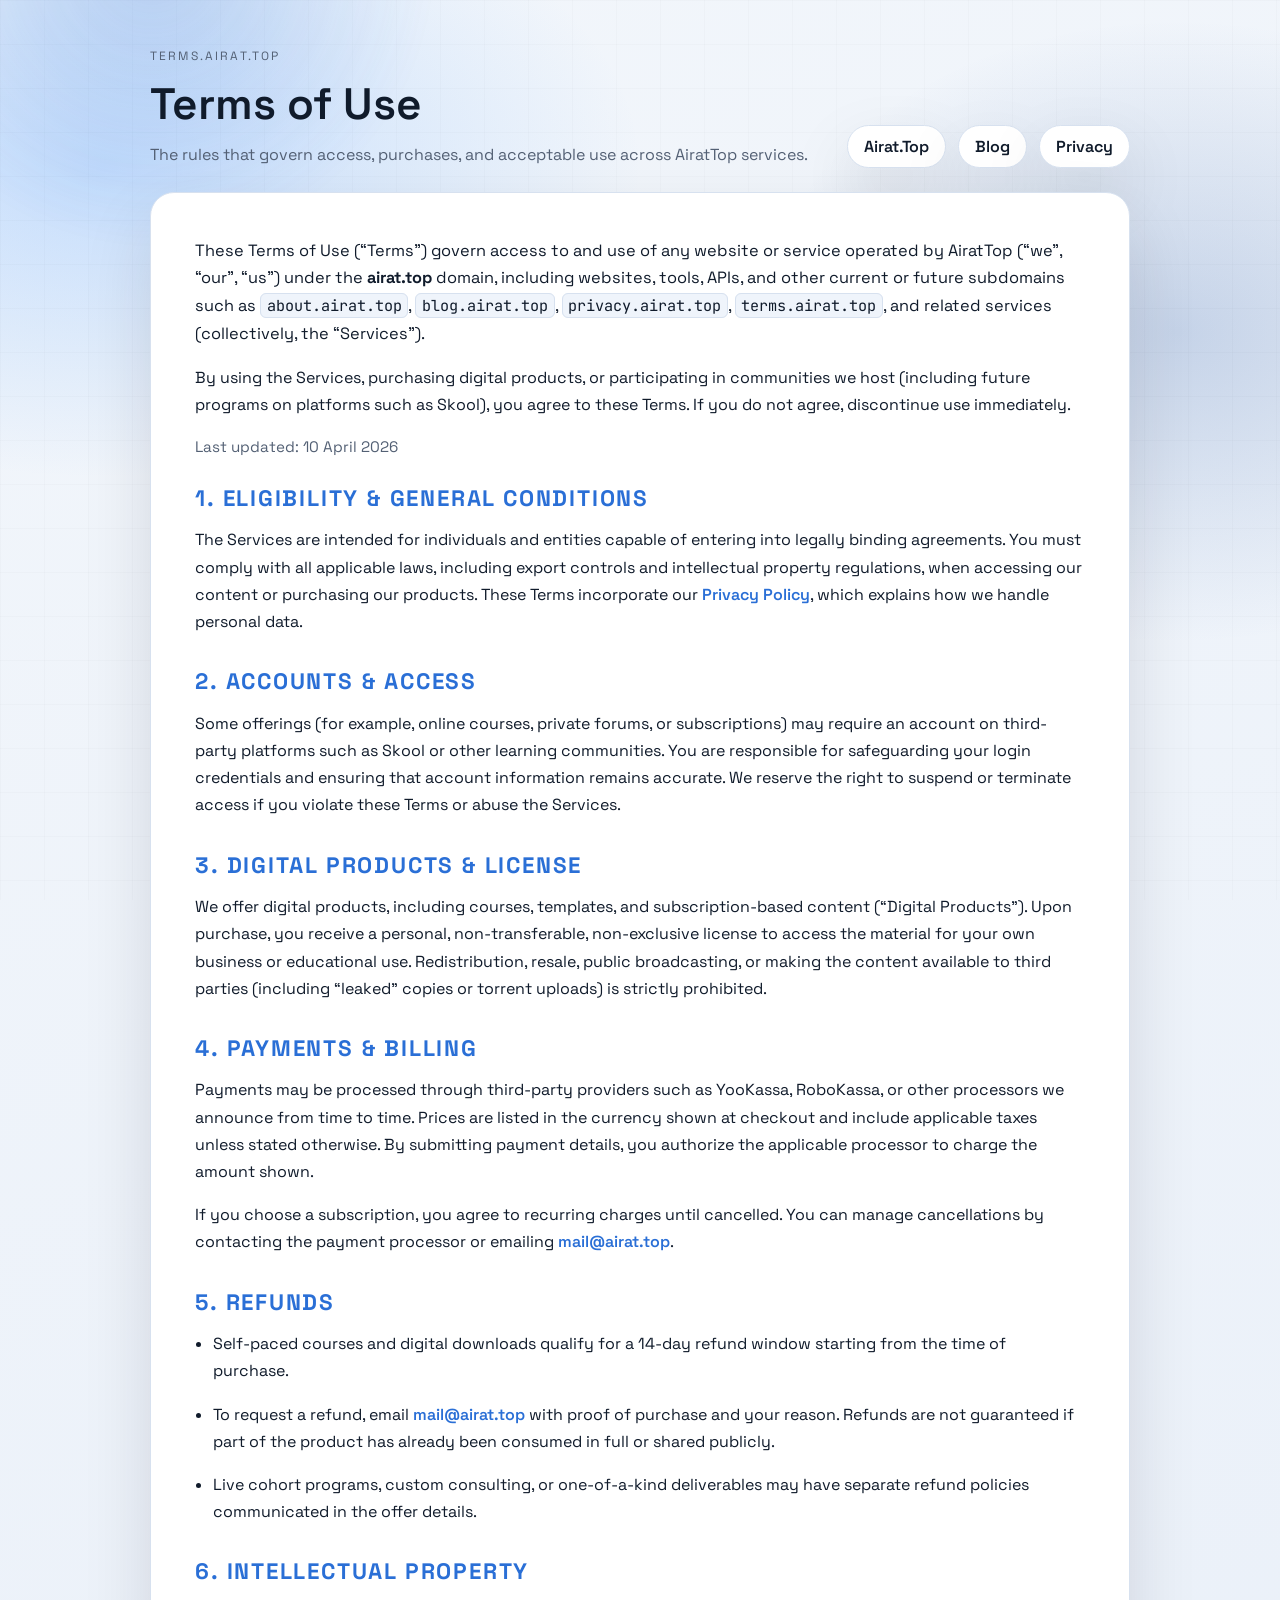
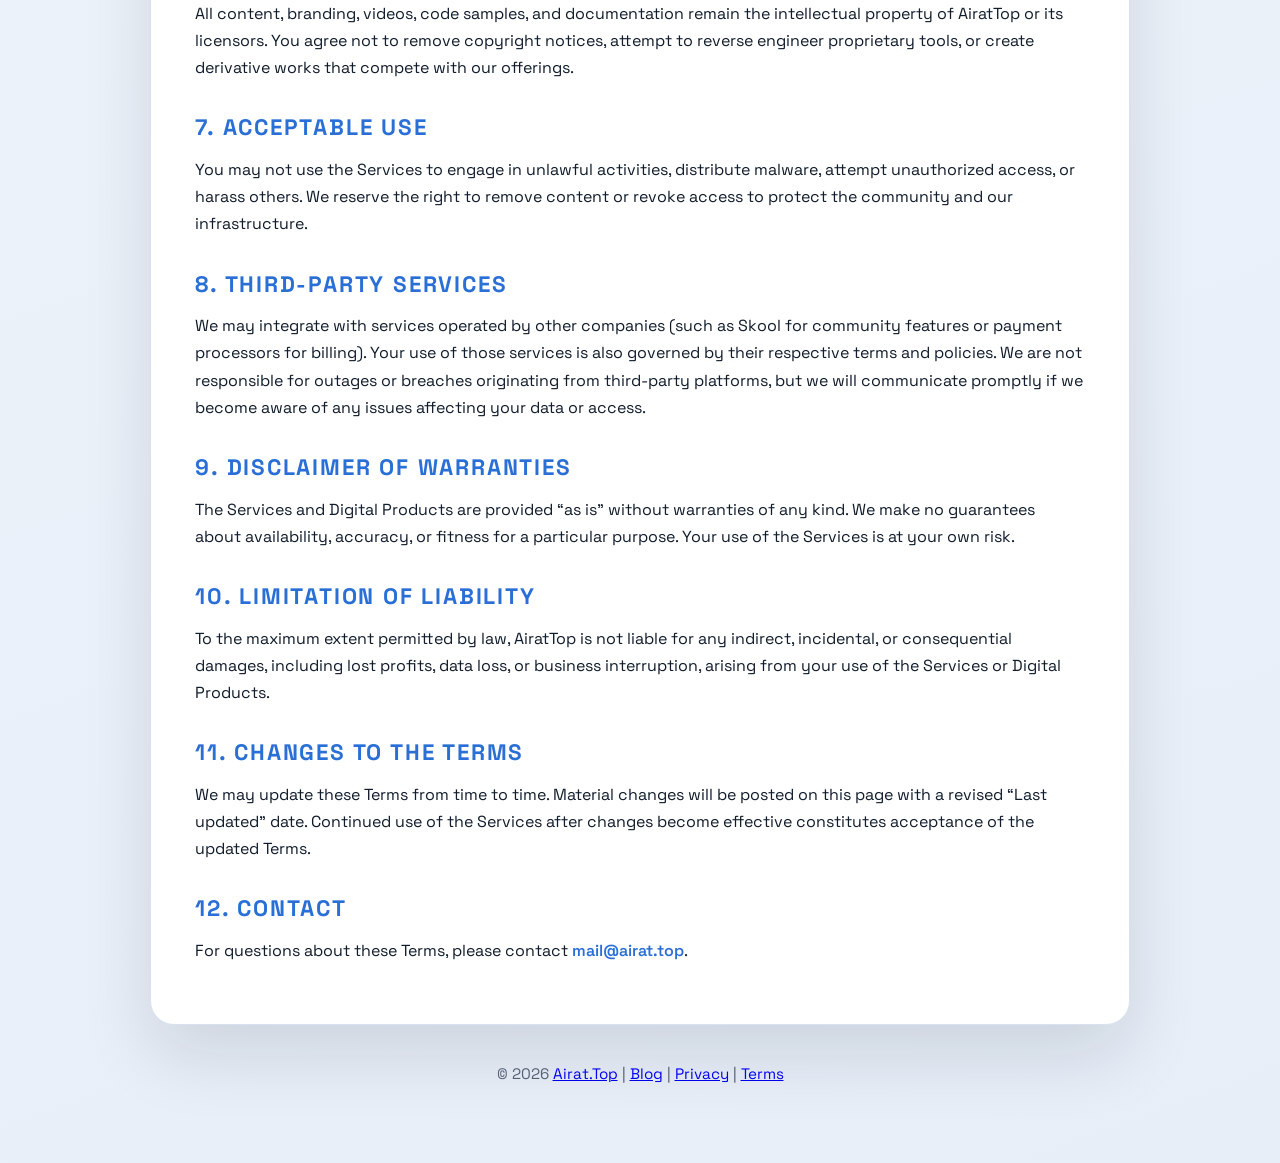
==== public_html/index.html @ 07cb89a3 "Delete donate url" ====
<!doctype html>
<html lang="en">
  <head>
    <meta charset="utf-8" />
    <meta name="viewport" content="width=device-width, initial-scale=1" />
    <meta name="description" content="Terms of Use for airat.top and affiliated services operated by AiratTop. Review purchase terms, refunds, acceptable use, and intellectual property guidelines." />
    <title>Terms of Use · AiratTop</title>
    <meta property="og:type" content="website" />
    <meta property="og:title" content="Terms of Use · AiratTop" />
    <meta property="og:description" content="Terms governing digital products, payments, refunds, and acceptable use across airat.top and AiratTop services." />
    <meta property="og:url" content="https://terms.airat.top/" />
    <meta property="twitter:card" content="summary" />
    <meta property="twitter:title" content="Terms of Use · AiratTop" />
    <meta property="twitter:description" content="Terms governing digital products, payments, refunds, and acceptable use across airat.top and AiratTop services." />
    <meta name="msvalidate.01" content="A4ADBC8E0D3C862E117640B06AC788E3" />
    <meta name="google-site-verification" content="zuHpP1sB8u4uv7gVtMj2RNaGCoxq2lGMYENOCMovy1Y" />
    <meta name="yandex-verification" content="6d08a6d5c02c329e" />
    <meta name="p:domain_verify" content="ebe9e31b6c3867c499c054b525b7a05e"/>
    <meta name="facebook-domain-verification" content="ryfu2mm7crofv3phwp0i41ybidgjit" />
    <link rel="canonical" href="https://terms.airat.top/" />
    <link rel="apple-touch-icon" sizes="180x180" href="/apple-touch-icon.png" />
    <link rel="icon" type="image/png" sizes="32x32" href="/favicon-32x32.png" />
    <link rel="icon" type="image/png" sizes="16x16" href="/favicon-16x16.png" />
    <link rel="icon" href="/favicon.ico" />
    <link rel="manifest" href="/site.webmanifest" />

    <link rel="preconnect" href="https://fonts.googleapis.com" />
    <link rel="preconnect" href="https://fonts.gstatic.com" crossorigin />
    <link rel="dns-prefetch" href="//mc.webvisor.org">
    <link rel="dns-prefetch" href="//mc.yandex.ru">
    <link rel="dns-prefetch" href="//mc.yandex.com">
    <link rel="preconnect" href="https://mc.webvisor.org">
    <link rel="preconnect" href="https://mc.yandex.ru">
    <link rel="preconnect" href="https://mc.yandex.com">
    <link
      href="https://fonts.googleapis.com/css2?family=Space+Grotesk:wght@400;500;600&family=JetBrains+Mono:wght@400;600&display=swap"
      rel="stylesheet"
    />
    <link rel="stylesheet" href="styles.css" />
    <!-- GoogleAnalytics counter -->
    <script async src="https://www.googletagmanager.com/gtag/js?id=G-CVEGGNPJXK"></script>
    <script>
      window.dataLayer = window.dataLayer || [];
      function gtag(){dataLayer.push(arguments);}
      gtag('js', new Date());
      gtag('config', 'G-CVEGGNPJXK');
    </script>
    <!-- /GoogleAnalytics counter -->
  </head>
  <body>
    <div class="bg-glow" aria-hidden="true"></div>

    <main class="shell">
      <header class="brand">
        <div class="brand-copy">
          <p class="brand-eyebrow">terms.airat.top</p>
          <h1>Terms of Use</h1>
          <p class="brand-subtitle">
            The rules that govern access, purchases, and acceptable use across AiratTop services.
          </p>
        </div>
        <div class="brand-actions">
          <a class="repo-link" href="https://airat.top" target="_blank" rel="author">Airat.Top</a>
          <a class="repo-link" href="https://blog.airat.top" target="_blank" rel="noreferrer">Blog</a>
          <a class="repo-link" href="https://privacy.airat.top" target="_blank" rel="noreferrer privacy-policy">Privacy</a>
        </div>
      </header>

      <article class="content">
        <p class="lead">
          These Terms of Use (“Terms”) govern access to and use of any website or service operated by AiratTop (“we”, “our”, “us”)
          under the <strong>airat.top</strong> domain, including websites, tools, APIs, and other current or future subdomains
          such as <code>about.airat.top</code>, <code>blog.airat.top</code>,
          <code>privacy.airat.top</code>, <code>terms.airat.top</code>, and related services (collectively, the “Services”).
        </p>
        <p>
          By using the Services, purchasing digital products, or participating in communities we host (including future programs on platforms such as Skool), you agree to these Terms. If you do not agree, discontinue use immediately.
        </p>
        <p class="meta">Last updated: <time datetime="2026-04-10">10 April 2026</time></p>

        <section>
          <h2>1. Eligibility & General Conditions</h2>
          <p>
            The Services are intended for individuals and entities capable of entering into legally binding agreements. You must comply with all applicable laws, including export controls and intellectual property regulations, when accessing our content or purchasing our products. These Terms incorporate our <a href="https://privacy.airat.top" target="_blank" rel="noreferrer privacy-policy">Privacy Policy</a>, which explains how we handle personal data.
          </p>
        </section>

        <section>
          <h2>2. Accounts & Access</h2>
          <p>
            Some offerings (for example, online courses, private forums, or subscriptions) may require an account on third-party platforms such as Skool or other learning communities. You are responsible for safeguarding your login credentials and ensuring that account information remains accurate. We reserve the right to suspend or terminate access if you violate these Terms or abuse the Services.
          </p>
        </section>

        <section>
          <h2>3. Digital Products & License</h2>
          <p>
            We offer digital products, including courses, templates, and subscription-based content (“Digital Products”). Upon purchase, you receive a personal, non-transferable, non-exclusive license to access the material for your own business or educational use. Redistribution, resale, public broadcasting, or making the content available to third parties (including “leaked” copies or torrent uploads) is strictly prohibited.
          </p>
        </section>

        <section>
          <h2>4. Payments & Billing</h2>
          <p>
            Payments may be processed through third-party providers such as YooKassa, RoboKassa, or other processors we announce from time to time. Prices are listed in the currency shown at checkout and include applicable taxes unless stated otherwise. By submitting payment details, you authorize the applicable processor to charge the amount shown.
          </p>
          <p>
            If you choose a subscription, you agree to recurring charges until cancelled. You can manage cancellations by contacting the payment processor or emailing <a href="mailto:mail@airat.top">mail@airat.top</a>.
          </p>
        </section>

        <section>
          <h2>5. Refunds</h2>
          <ul>
            <li>Self-paced courses and digital downloads qualify for a 14-day refund window starting from the time of purchase.</li>
            <li>To request a refund, email <a href="mailto:mail@airat.top">mail@airat.top</a> with proof of purchase and your reason. Refunds are not guaranteed if part of the product has already been consumed in full or shared publicly.</li>
            <li>Live cohort programs, custom consulting, or one-of-a-kind deliverables may have separate refund policies communicated in the offer details.</li>
          </ul>
        </section>

        <section>
          <h2>6. Intellectual Property</h2>
          <p>
            All content, branding, videos, code samples, and documentation remain the intellectual property of AiratTop or its licensors. You agree not to remove copyright notices, attempt to reverse engineer proprietary tools, or create derivative works that compete with our offerings.
          </p>
        </section>

        <section>
          <h2>7. Acceptable Use</h2>
          <p>
            You may not use the Services to engage in unlawful activities, distribute malware, attempt unauthorized access, or harass others. We reserve the right to remove content or revoke access to protect the community and our infrastructure.
          </p>
        </section>

        <section>
          <h2>8. Third-Party Services</h2>
          <p>
            We may integrate with services operated by other companies (such as Skool for community features or payment processors for billing). Your use of those services is also governed by their respective terms and policies. We are not responsible for outages or breaches originating from third-party platforms, but we will communicate promptly if we become aware of any issues affecting your data or access.
          </p>
        </section>

        <section>
          <h2>9. Disclaimer of Warranties</h2>
          <p>
            The Services and Digital Products are provided “as is” without warranties of any kind. We make no guarantees about availability, accuracy, or fitness for a particular purpose. Your use of the Services is at your own risk.
          </p>
        </section>

        <section>
          <h2>10. Limitation of Liability</h2>
          <p>
            To the maximum extent permitted by law, AiratTop is not liable for any indirect, incidental, or consequential damages, including lost profits, data loss, or business interruption, arising from your use of the Services or Digital Products.
          </p>
        </section>

        <section>
          <h2>11. Changes to the Terms</h2>
          <p>
            We may update these Terms from time to time. Material changes will be posted on this page with a revised “Last updated” date. Continued use of the Services after changes become effective constitutes acceptance of the updated Terms.
          </p>
        </section>

        <section>
          <h2>12. Contact</h2>
          <p>
            For questions about these Terms, please contact <a href="mailto:mail@airat.top">mail@airat.top</a>.
          </p>
        </section>
      </article>

      <footer class="doc-footer">
        <p>
          © 2026
          <a href="https://airat.top" target="_blank" rel="author">Airat.Top</a>
          |
          <a href="https://blog.airat.top" target="_blank" rel="noreferrer">Blog</a>
          |
          <a href="https://privacy.airat.top" target="_blank" rel="noreferrer privacy-policy">Privacy</a>
          |
          <a href="https://terms.airat.top" target="_blank" rel="noreferrer terms-of-service">Terms</a>
        </p>
      </footer>
    </main>
    <!-- Yandex.Metrika counter -->
    <script type="text/javascript">
        (function(m,e,t,r,i,k,a){
            m[i]=m[i]||function(){(m[i].a=m[i].a||[]).push(arguments)};
            m[i].l=1*new Date();
            for (var j = 0; j < document.scripts.length; j++) {if (document.scripts[j].src === r) { return; }}
            k=e.createElement(t),a=e.getElementsByTagName(t)[0],k.async=1,k.src=r,a.parentNode.insertBefore(k,a)
        })(window, document,'script','https://mc.webvisor.org/metrika/tag_ww.js?id=108475956', 'ym');
        ym(108475956, 'init', {ssr:true, webvisor:true, clickmap:true, referrer: document.referrer, url: location.href, accurateTrackBounce:true, trackLinks:true});
    </script>
    <noscript><div><img src="https://mc.yandex.ru/watch/108475956" style="position:absolute; left:-9999px;" alt="" /></div></noscript>
    <!-- /Yandex.Metrika counter -->
  </body>
</html>
---- public_html/styles.css ----
:root {
  color-scheme: light dark;
  --bg: #f2f6fb;
  --bg-strong: #e7eef8;
  --surface: #ffffff;
  --surface-strong: #eff4fb;
  --text: #101b2b;
  --muted: #536074;
  --accent: #2a6fd6;
  --accent-strong: #1b4f9a;
  --border: #d7e1ef;
  --shadow: 0 30px 70px rgba(9, 18, 33, 0.12);
  --chip: #e7effb;
  --focus: rgba(42, 111, 214, 0.25);
  --grid: rgba(12, 18, 35, 0.05);
  --action-primary-bg: linear-gradient(135deg, #3a86ff, #2a6fd6);
  --action-primary-text: #f5f8ff;
}

@media (prefers-color-scheme: dark) {
  :root {
    --bg: #0b111a;
    --bg-strong: #0f1724;
    --surface: #141e2c;
    --surface-strong: #1a2536;
    --text: #e6edf7;
    --muted: #9fb0c7;
    --accent: #61a8ff;
    --accent-strong: #2f6bd1;
    --border: #233049;
    --shadow: 0 30px 80px rgba(0, 0, 0, 0.45);
    --chip: #1b263a;
    --focus: rgba(97, 168, 255, 0.25);
    --grid: rgba(255, 255, 255, 0.05);
    --action-primary-bg: linear-gradient(135deg, #6cb2ff, #3a7de0);
    --action-primary-text: #071018;
  }
}

* {
  box-sizing: border-box;
}

body {
  margin: 0;
  min-height: 100vh;
  font-family: "Space Grotesk", "Segoe UI", sans-serif;
  color: var(--text);
  background: radial-gradient(900px 520px at 8% 6%, rgba(66, 149, 255, 0.25), transparent 60%),
    radial-gradient(700px 520px at 92% 12%, rgba(28, 78, 160, 0.2), transparent 60%),
    linear-gradient(160deg, var(--bg), var(--bg-strong));
  display: flex;
  align-items: flex-start;
  justify-content: center;
  padding: 48px 20px 64px;
}

body::before {
  content: "";
  position: fixed;
  inset: 0;
  background-image: linear-gradient(var(--grid) 1px, transparent 1px),
    linear-gradient(90deg, var(--grid) 1px, transparent 1px);
  background-size: 44px 44px;
  pointer-events: none;
  opacity: 0.35;
  z-index: 0;
}

.bg-glow {
  position: fixed;
  inset: -35% auto auto -10%;
  width: 560px;
  height: 560px;
  background: radial-gradient(circle at center, rgba(58, 134, 255, 0.3), transparent 70%);
  filter: blur(20px);
  opacity: 0.8;
  pointer-events: none;
  animation: drift 18s ease-in-out infinite;
  z-index: 0;
}

@media (prefers-color-scheme: light) {
  .bg-glow {
    background: radial-gradient(circle at center, rgba(42, 111, 214, 0.28), transparent 70%);
  }
}

@keyframes drift {
  0% {
    transform: translate3d(0, 0, 0);
  }
  50% {
    transform: translate3d(40px, 20px, 0);
  }
  100% {
    transform: translate3d(0, 0, 0);
  }
}

.shell {
  width: min(980px, 100%);
  display: grid;
  gap: 24px;
  position: relative;
  z-index: 1;
}

.brand {
  display: flex;
  align-items: flex-end;
  justify-content: space-between;
  gap: 16px;
}

.brand-centered {
  flex-direction: column;
  align-items: center;
  text-align: center;
}

.brand-copy {
  max-width: 680px;
}

.brand-eyebrow {
  text-transform: uppercase;
  letter-spacing: 0.18em;
  font-size: 12px;
  color: var(--muted);
  margin: 0 0 12px;
}

.brand h1 {
  margin: 0 0 10px;
  font-size: clamp(28px, 4vw, 44px);
  font-weight: 600;
}

.brand-subtitle {
  margin: 0;
  color: var(--muted);
  font-size: 16px;
  line-height: 1.6;
}

.brand-actions {
  display: flex;
  align-items: center;
  gap: 12px;
  flex-wrap: nowrap;
}

.brand-centered .brand-actions {
  justify-content: center;
}

.repo-link {
  appearance: none;
  text-decoration: none;
  color: var(--text);
  font-weight: 600;
  padding: 10px 16px;
  border-radius: 999px;
  border: 1px solid var(--border);
  background: var(--surface);
  box-shadow: var(--shadow);
  display: inline-flex;
  align-items: center;
  justify-content: center;
  cursor: pointer;
  transition: transform 0.2s ease, border-color 0.2s ease, color 0.2s ease;
}

.repo-link:hover {
  transform: translateY(-1px);
  border-color: var(--accent);
  color: var(--accent);
}

.content {
  background: var(--surface);
  border-radius: 24px;
  border: 1px solid var(--border);
  padding: clamp(1.75rem, 2.2vw + 1rem, 3rem);
  box-shadow: var(--shadow);
}

.content .lead {
  margin-top: 0;
  font-size: 1.02rem;
  color: var(--text);
}

.content .meta {
  margin: 0 0 1.5rem;
  color: var(--muted);
  font-size: 0.95rem;
}

.content h2 {
  margin: 2rem 0 0.85rem;
  font-size: clamp(1.05rem, 1.2vw + 0.95rem, 1.4rem);
  letter-spacing: 0.08em;
  text-transform: uppercase;
  color: var(--accent);
}

.content > section:first-of-type h2 {
  margin-top: 1rem;
}

.content p,
.content li {
  margin: 0 0 1rem;
  line-height: 1.7;
}

.content ul {
  padding-left: 1.1rem;
  margin: 0 0 1.5rem;
}

.content a {
  color: var(--accent);
  text-decoration: none;
  font-weight: 600;
}

.content a:hover {
  text-decoration: underline;
}

.content code {
  font-family: "JetBrains Mono", "SFMono-Regular", Menlo, Consolas, monospace;
  font-size: 0.95rem;
  padding: 0.08rem 0.35rem;
  border-radius: 6px;
  border: 1px solid var(--border);
  background: var(--surface-strong);
}

.doc-footer {
  text-align: center;
  color: var(--muted);
  font-size: 0.95rem;
}

.wallets {
  display: grid;
  gap: 16px;
  margin-top: 1.5rem;
}

.wallet-card {
  padding: 1.25rem;
  border-radius: 16px;
  border: 1px solid var(--border);
  background: var(--surface-strong);
  transition: transform 0.2s ease, border-color 0.2s ease;
}

.wallet-card:hover,
.wallet-card:focus-within {
  transform: translateY(-3px);
  border-color: var(--accent);
}

.wallet-card h2 {
  margin: 0 0 0.75rem;
  font-size: 0.95rem;
}

.address-row {
  display: flex;
  gap: 0.75rem;
  flex-wrap: nowrap;
  align-items: center;
}

.address {
  margin: 0;
  font-family: "JetBrains Mono", "SFMono-Regular", Menlo, Consolas, monospace;
  font-size: 0.95rem;
  word-break: break-word;
  line-height: 1.5;
}

.copy-button {
  border: none;
  border-radius: 999px;
  padding: 0.45rem 1.1rem;
  font-size: 0.75rem;
  font-weight: 600;
  letter-spacing: 0.08em;
  text-transform: uppercase;
  color: var(--action-primary-text);
  background: var(--action-primary-bg);
  cursor: pointer;
  transition: transform 150ms ease, box-shadow 150ms ease;
  box-shadow: 0 12px 24px rgba(31, 111, 139, 0.2);
}

.copy-button:hover,
.copy-button:focus-visible {
  transform: translateY(-1px);
  box-shadow: 0 16px 30px rgba(31, 111, 139, 0.3);
  outline: none;
}

.copy-button:active {
  transform: translateY(0);
  box-shadow: none;
}

.copy-button.copied {
  background: linear-gradient(135deg, #22c55e, #16a34a);
  color: #081a0d;
}

.hint {
  margin-top: 0.75rem;
  font-size: 0.85rem;
  color: var(--muted);
}

.avatar {
  width: 110px;
  height: 110px;
  border-radius: 50%;
  overflow: hidden;
  border: 3px solid rgba(56, 189, 248, 0.2);
  box-shadow: 0 12px 28px rgba(9, 18, 33, 0.35);
}

.avatar img {
  width: 100%;
  height: 100%;
  object-fit: cover;
  display: block;
}

@media (max-width: 900px) {
  .brand-actions {
    flex-wrap: wrap;
  }
}

@media (max-width: 760px) {
  .brand {
    flex-direction: column;
    align-items: flex-start;
  }

  .brand.brand-centered {
    align-items: center;
    text-align: center;
  }

  .brand.brand-centered .brand-actions {
    justify-content: center;
  }

  .brand-actions {
    width: 100%;
  }
}

@media (prefers-reduced-motion: reduce) {
  * {
    transition-duration: 0.01ms !important;
    scroll-behavior: auto !important;
    animation-duration: 0.01ms !important;
  }
}
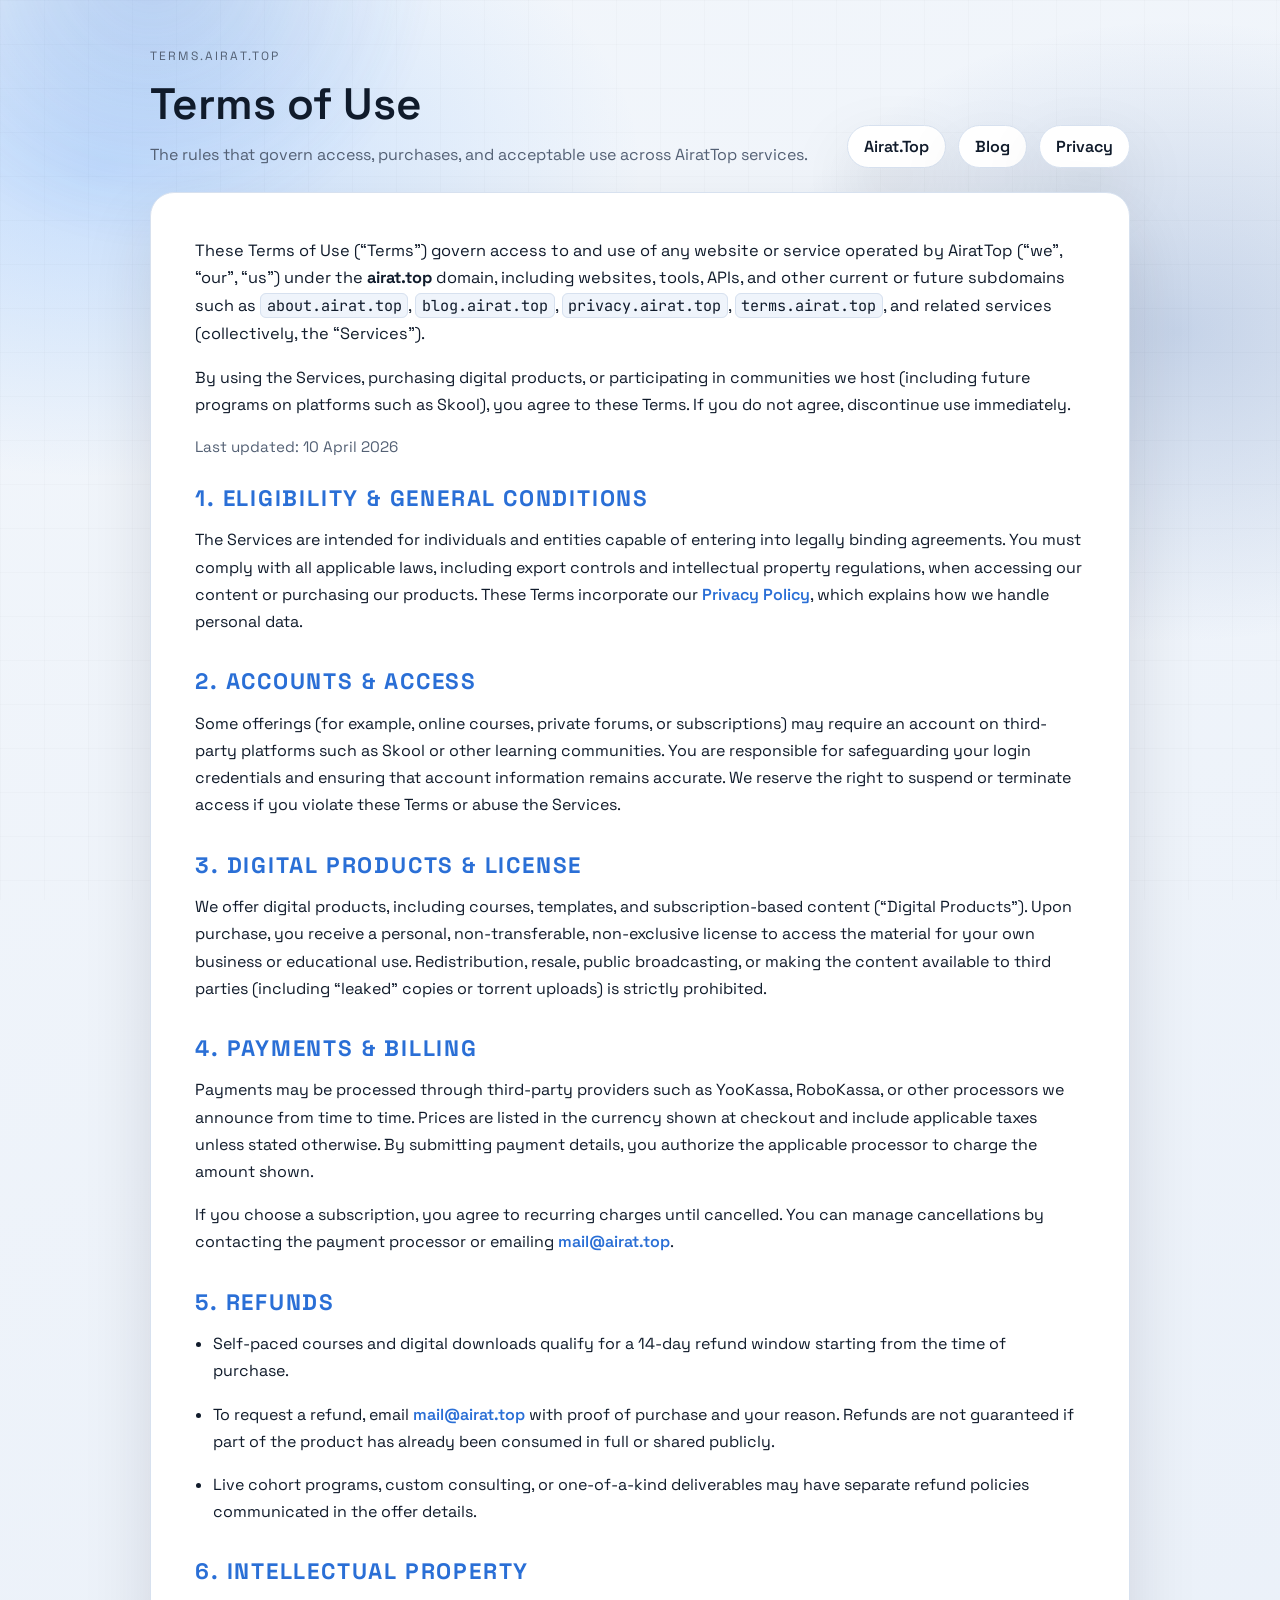
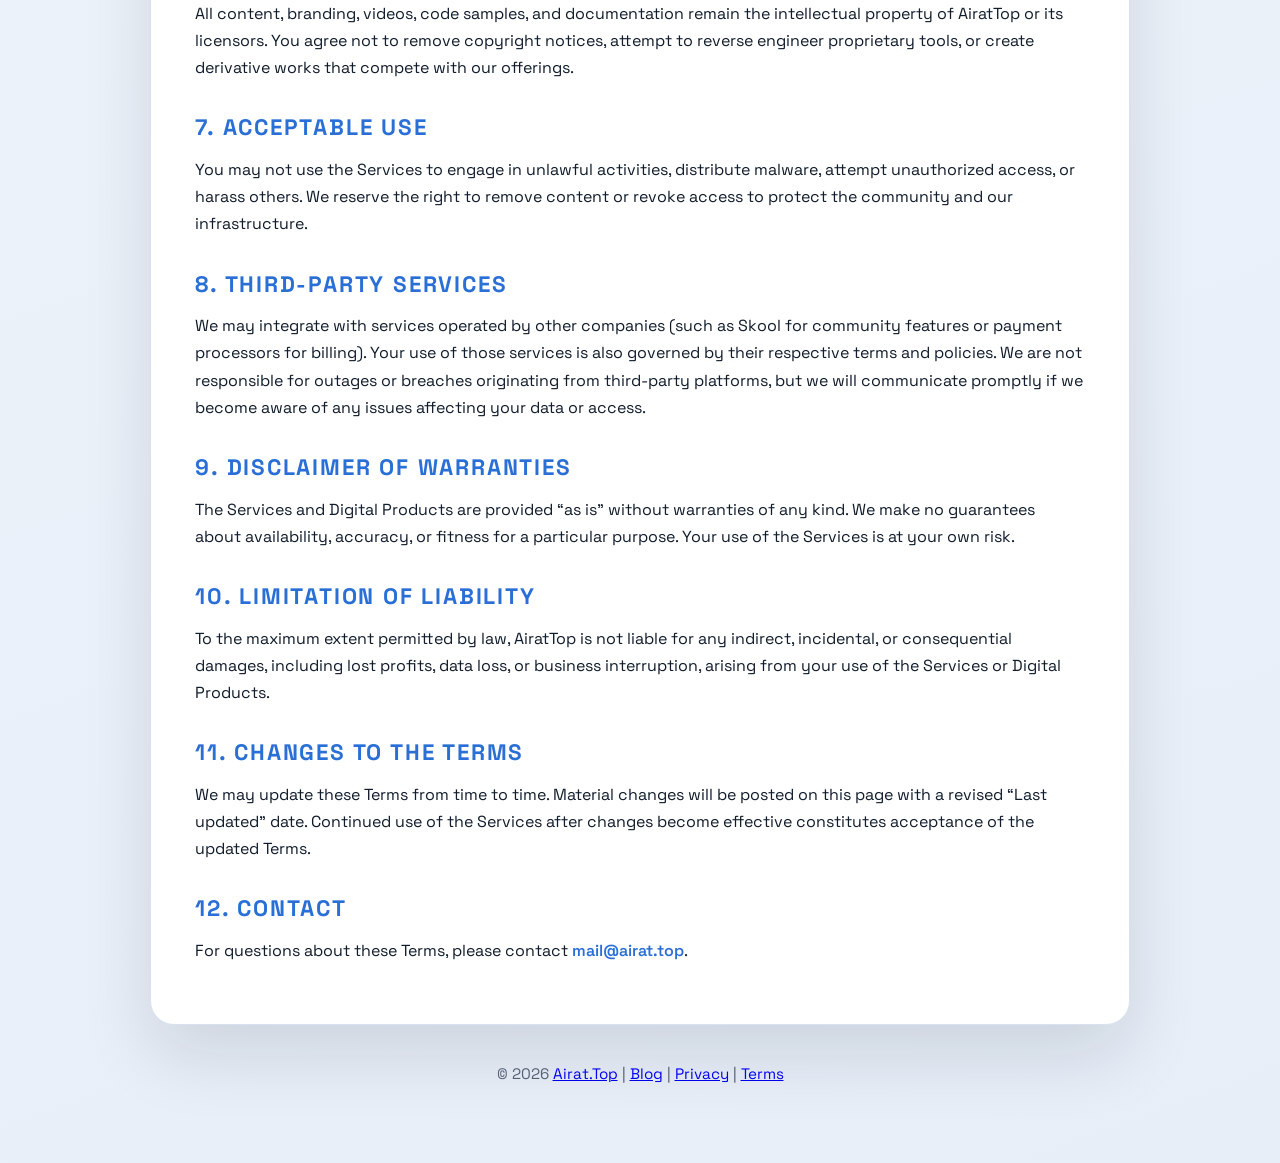
==== commit dfcca3b2: "Delete YM counter" ====
--- a/public_html/index.html
+++ b/public_html/index.html
@@ -26,12 +26,6 @@
 
     <link rel="preconnect" href="https://fonts.googleapis.com" />
     <link rel="preconnect" href="https://fonts.gstatic.com" crossorigin />
-    <link rel="dns-prefetch" href="//mc.webvisor.org">
-    <link rel="dns-prefetch" href="//mc.yandex.ru">
-    <link rel="dns-prefetch" href="//mc.yandex.com">
-    <link rel="preconnect" href="https://mc.webvisor.org">
-    <link rel="preconnect" href="https://mc.yandex.ru">
-    <link rel="preconnect" href="https://mc.yandex.com">
     <link
       href="https://fonts.googleapis.com/css2?family=Space+Grotesk:wght@400;500;600&family=JetBrains+Mono:wght@400;600&display=swap"
       rel="stylesheet"
@@ -181,17 +175,5 @@
         </p>
       </footer>
     </main>
-    <!-- Yandex.Metrika counter -->
-    <script type="text/javascript">
-        (function(m,e,t,r,i,k,a){
-            m[i]=m[i]||function(){(m[i].a=m[i].a||[]).push(arguments)};
-            m[i].l=1*new Date();
-            for (var j = 0; j < document.scripts.length; j++) {if (document.scripts[j].src === r) { return; }}
-            k=e.createElement(t),a=e.getElementsByTagName(t)[0],k.async=1,k.src=r,a.parentNode.insertBefore(k,a)
-        })(window, document,'script','https://mc.webvisor.org/metrika/tag_ww.js?id=108475956', 'ym');
-        ym(108475956, 'init', {ssr:true, webvisor:true, clickmap:true, referrer: document.referrer, url: location.href, accurateTrackBounce:true, trackLinks:true});
-    </script>
-    <noscript><div><img src="https://mc.yandex.ru/watch/108475956" style="position:absolute; left:-9999px;" alt="" /></div></noscript>
-    <!-- /Yandex.Metrika counter -->
   </body>
 </html>
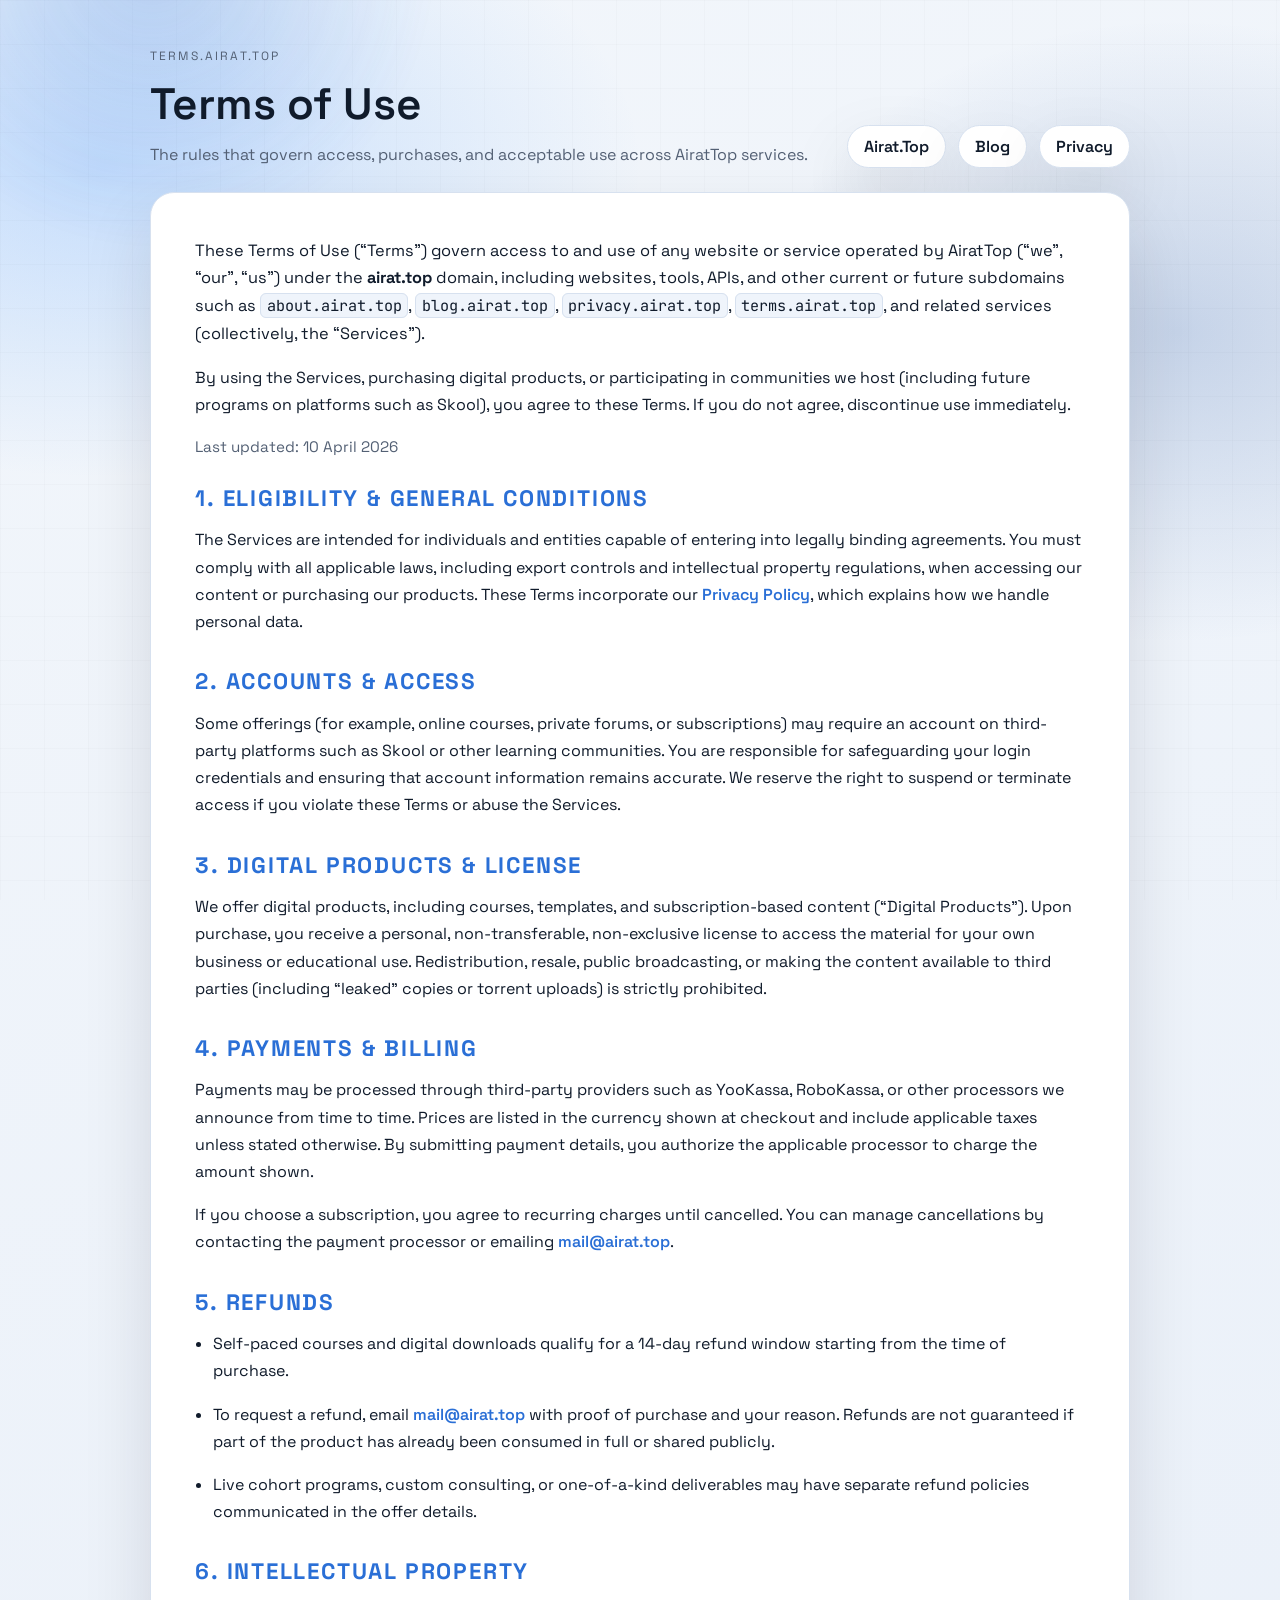
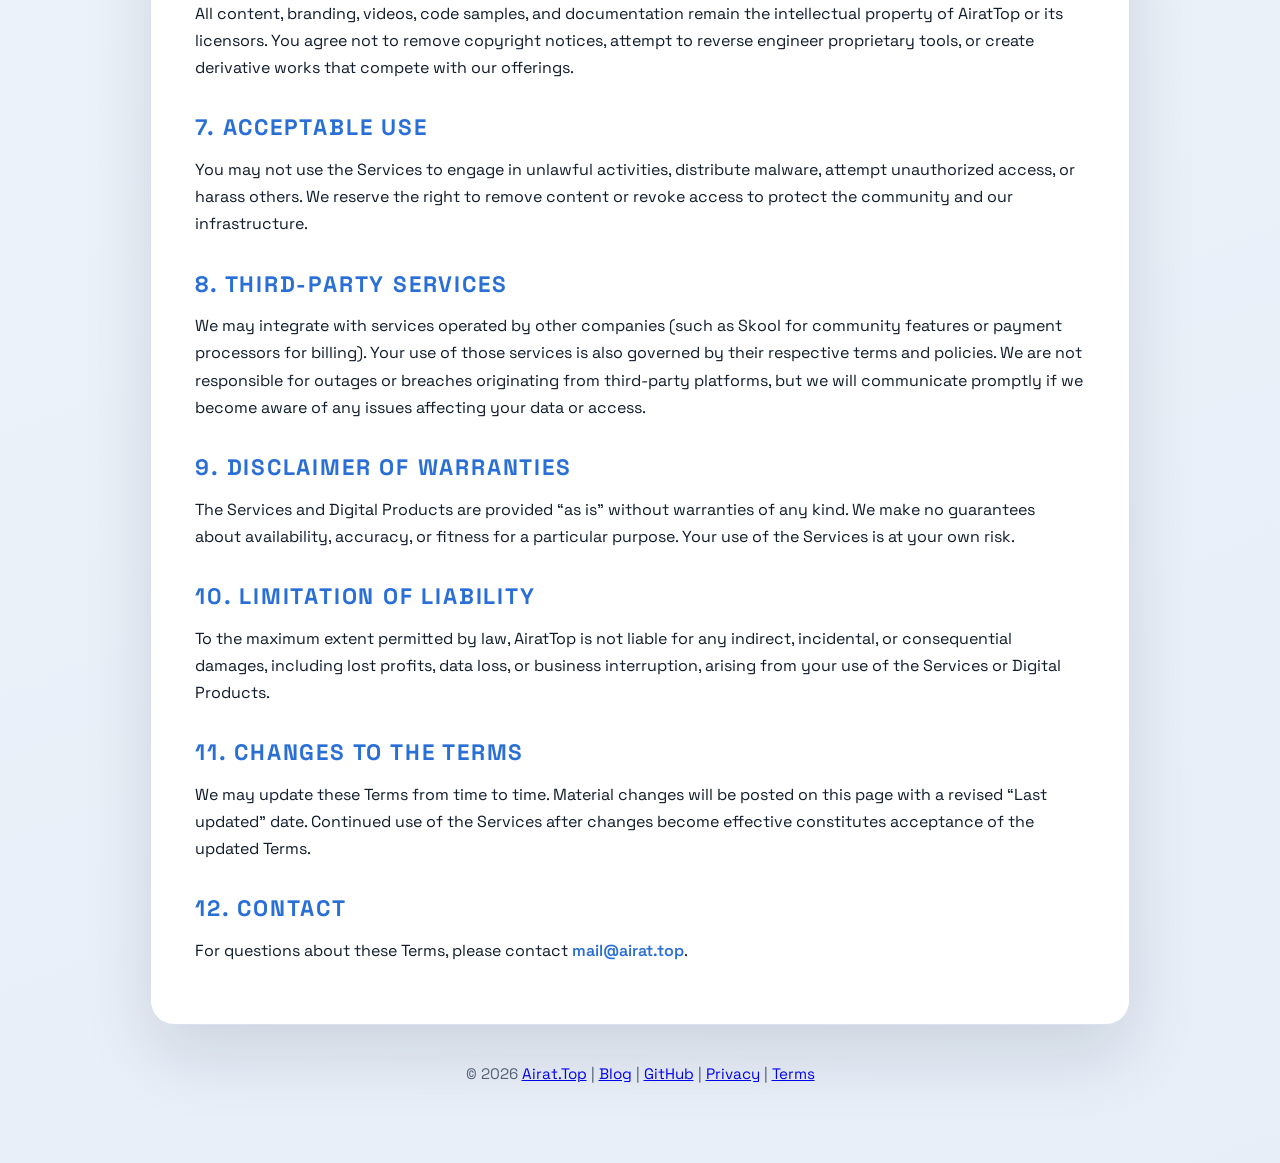
==== commit 1eb50ccb: "Add github link" ====
--- a/public_html/index.html
+++ b/public_html/index.html
@@ -169,6 +169,8 @@
           |
           <a href="https://blog.airat.top" target="_blank" rel="noreferrer">Blog</a>
           |
+          <a href="https://github.com/AiratTop/terms.airat.top" target="_blank" rel="noreferrer">GitHub</a>
+          |
           <a href="https://privacy.airat.top" target="_blank" rel="noreferrer privacy-policy">Privacy</a>
           |
           <a href="https://terms.airat.top" target="_blank" rel="noreferrer terms-of-service">Terms</a>
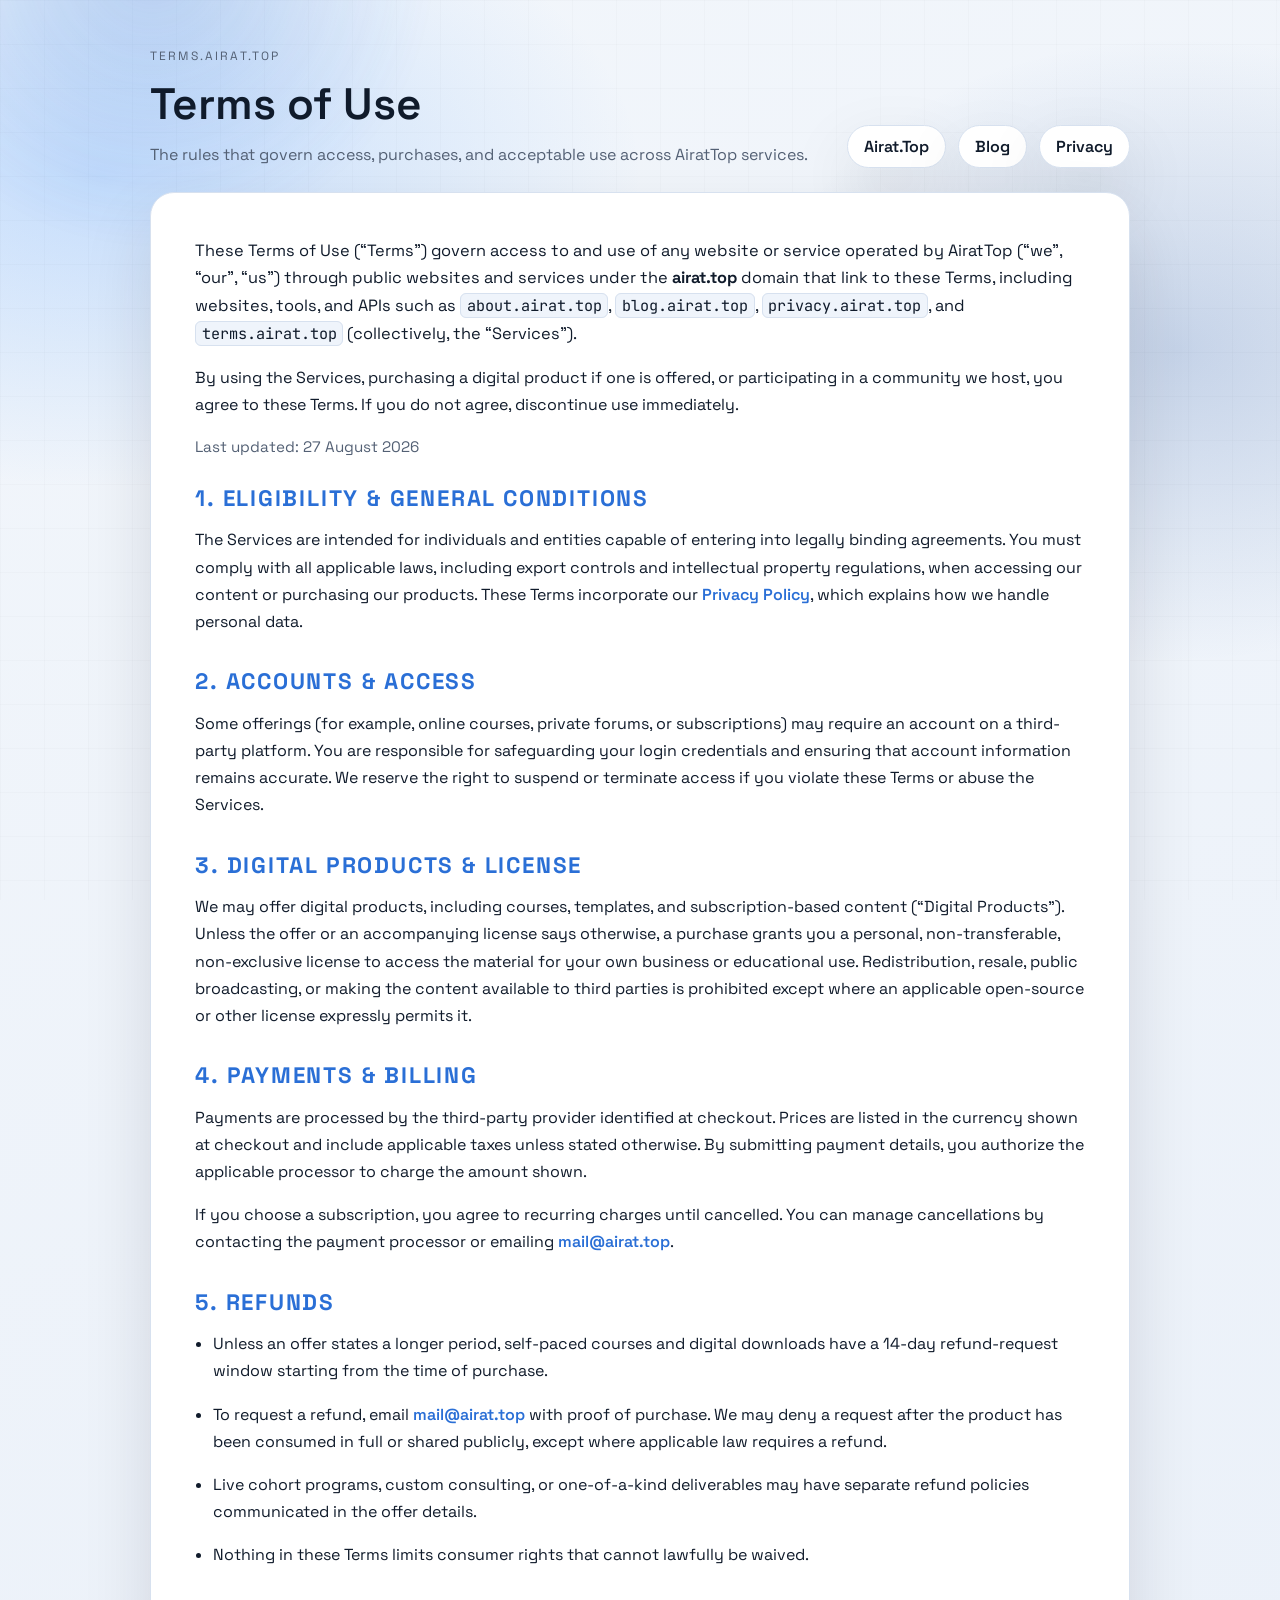
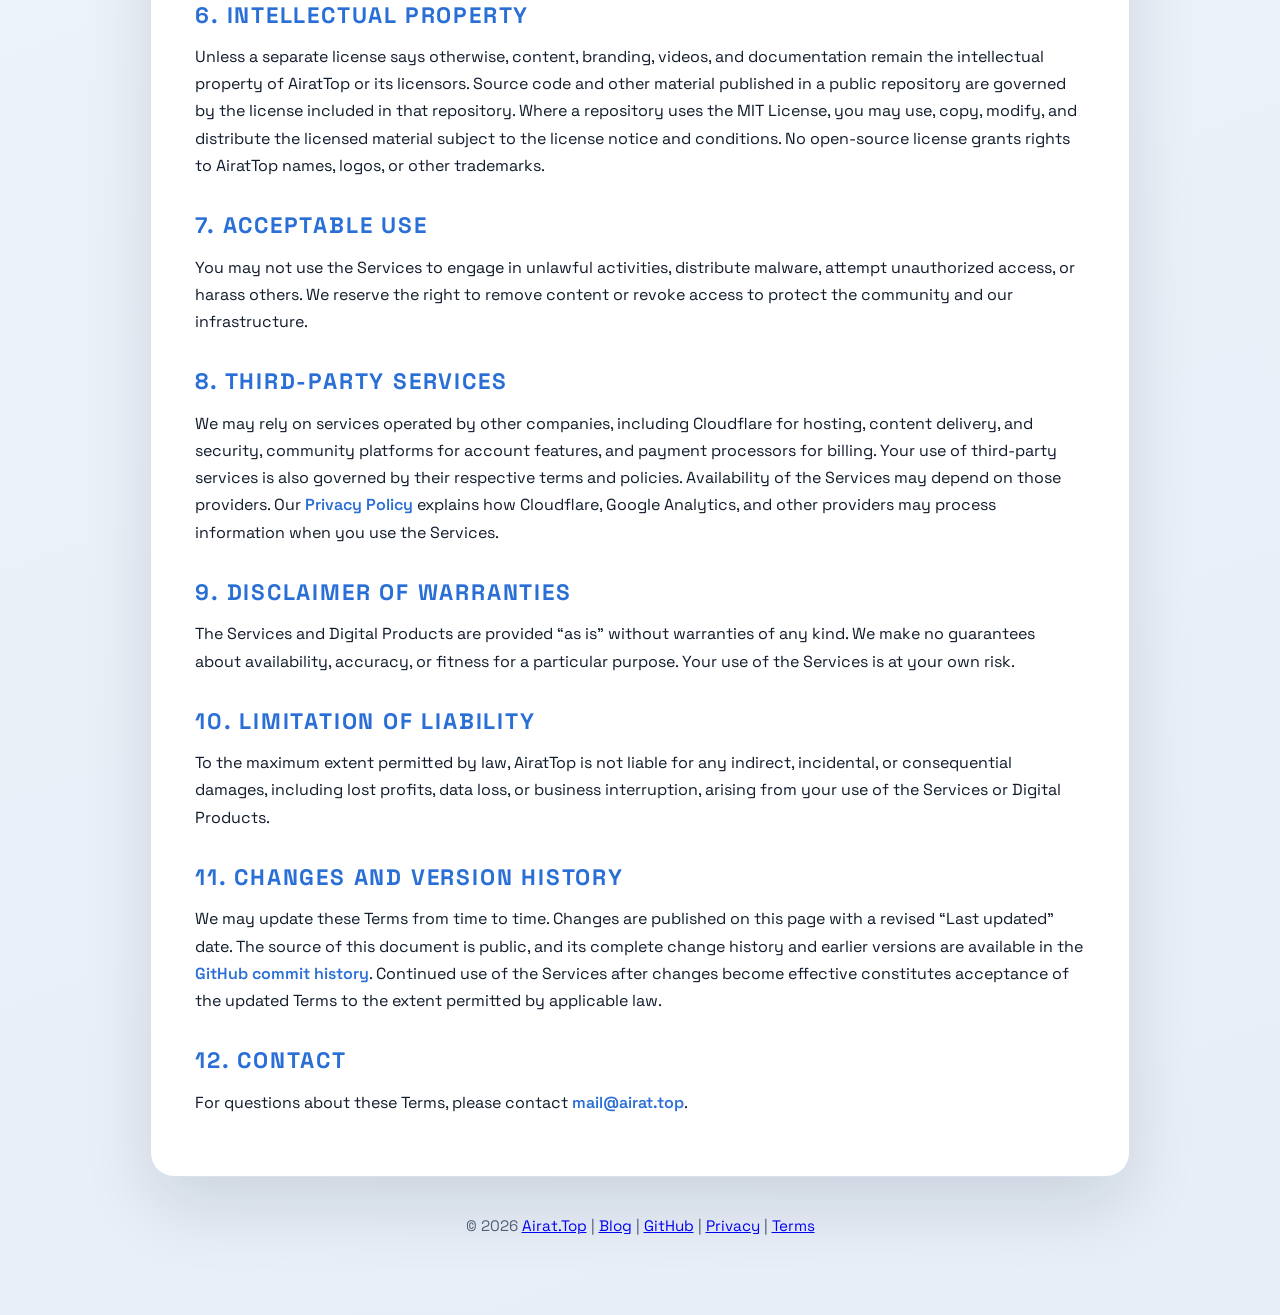
==== commit 0aeeb416: "Update terms" ====
--- a/public_html/index.html
+++ b/public_html/index.html
@@ -27,7 +27,7 @@
     <link rel="preconnect" href="https://fonts.googleapis.com" />
     <link rel="preconnect" href="https://fonts.gstatic.com" crossorigin />
     <link
-      href="https://fonts.googleapis.com/css2?family=Space+Grotesk:wght@400;500;600&family=JetBrains+Mono:wght@400;600&display=swap"
+      href="https://fonts.googleapis.com/css2?family=Space+Grotesk:wght@400;500;600&amp;family=JetBrains+Mono:wght@400;600&amp;display=swap"
       rel="stylesheet"
     />
     <link rel="stylesheet" href="styles.css" />
@@ -63,40 +63,49 @@
       <article class="content">
         <p class="lead">
           These Terms of Use (“Terms”) govern access to and use of any website or service operated by AiratTop (“we”, “our”, “us”)
-          under the <strong>airat.top</strong> domain, including websites, tools, APIs, and other current or future subdomains
-          such as <code>about.airat.top</code>, <code>blog.airat.top</code>,
-          <code>privacy.airat.top</code>, <code>terms.airat.top</code>, and related services (collectively, the “Services”).
+          through public websites and services under the <strong>airat.top</strong> domain that link to these Terms, including
+          websites, tools, and APIs such as <code>about.airat.top</code>, <code>blog.airat.top</code>,
+          <code>privacy.airat.top</code>, and <code>terms.airat.top</code> (collectively, the “Services”).
         </p>
         <p>
-          By using the Services, purchasing digital products, or participating in communities we host (including future programs on platforms such as Skool), you agree to these Terms. If you do not agree, discontinue use immediately.
+          By using the Services, purchasing a digital product if one is offered, or participating in a community we host, you
+          agree to these Terms. If you do not agree, discontinue use immediately.
         </p>
-        <p class="meta">Last updated: <time datetime="2026-04-10">10 April 2026</time></p>
-
-        <section>
-          <h2>1. Eligibility & General Conditions</h2>
+        <p class="meta">Last updated: <time datetime="2026-08-27">27 August 2026</time></p>
+
+        <section>
+          <h2>1. Eligibility &amp; General Conditions</h2>
           <p>
             The Services are intended for individuals and entities capable of entering into legally binding agreements. You must comply with all applicable laws, including export controls and intellectual property regulations, when accessing our content or purchasing our products. These Terms incorporate our <a href="https://privacy.airat.top" target="_blank" rel="noreferrer privacy-policy">Privacy Policy</a>, which explains how we handle personal data.
           </p>
         </section>
 
         <section>
-          <h2>2. Accounts & Access</h2>
-          <p>
-            Some offerings (for example, online courses, private forums, or subscriptions) may require an account on third-party platforms such as Skool or other learning communities. You are responsible for safeguarding your login credentials and ensuring that account information remains accurate. We reserve the right to suspend or terminate access if you violate these Terms or abuse the Services.
-          </p>
-        </section>
-
-        <section>
-          <h2>3. Digital Products & License</h2>
-          <p>
-            We offer digital products, including courses, templates, and subscription-based content (“Digital Products”). Upon purchase, you receive a personal, non-transferable, non-exclusive license to access the material for your own business or educational use. Redistribution, resale, public broadcasting, or making the content available to third parties (including “leaked” copies or torrent uploads) is strictly prohibited.
-          </p>
-        </section>
-
-        <section>
-          <h2>4. Payments & Billing</h2>
-          <p>
-            Payments may be processed through third-party providers such as YooKassa, RoboKassa, or other processors we announce from time to time. Prices are listed in the currency shown at checkout and include applicable taxes unless stated otherwise. By submitting payment details, you authorize the applicable processor to charge the amount shown.
+          <h2>2. Accounts &amp; Access</h2>
+          <p>
+            Some offerings (for example, online courses, private forums, or subscriptions) may require an account on a third-party
+            platform. You are responsible for safeguarding your login credentials and ensuring that account information remains
+            accurate. We reserve the right to suspend or terminate access if you violate these Terms or abuse the Services.
+          </p>
+        </section>
+
+        <section>
+          <h2>3. Digital Products &amp; License</h2>
+          <p>
+            We may offer digital products, including courses, templates, and subscription-based content (“Digital Products”).
+            Unless the offer or an accompanying license says otherwise, a purchase grants you a personal, non-transferable,
+            non-exclusive license to access the material for your own business or educational use. Redistribution, resale, public
+            broadcasting, or making the content available to third parties is prohibited except where an applicable open-source or
+            other license expressly permits it.
+          </p>
+        </section>
+
+        <section>
+          <h2>4. Payments &amp; Billing</h2>
+          <p>
+            Payments are processed by the third-party provider identified at checkout. Prices are listed in the currency shown at
+            checkout and include applicable taxes unless stated otherwise. By submitting payment details, you authorize the
+            applicable processor to charge the amount shown.
           </p>
           <p>
             If you choose a subscription, you agree to recurring charges until cancelled. You can manage cancellations by contacting the payment processor or emailing <a href="mailto:mail@airat.top">mail@airat.top</a>.
@@ -106,16 +115,21 @@
         <section>
           <h2>5. Refunds</h2>
           <ul>
-            <li>Self-paced courses and digital downloads qualify for a 14-day refund window starting from the time of purchase.</li>
-            <li>To request a refund, email <a href="mailto:mail@airat.top">mail@airat.top</a> with proof of purchase and your reason. Refunds are not guaranteed if part of the product has already been consumed in full or shared publicly.</li>
+            <li>Unless an offer states a longer period, self-paced courses and digital downloads have a 14-day refund-request window starting from the time of purchase.</li>
+            <li>To request a refund, email <a href="mailto:mail@airat.top">mail@airat.top</a> with proof of purchase. We may deny a request after the product has been consumed in full or shared publicly, except where applicable law requires a refund.</li>
             <li>Live cohort programs, custom consulting, or one-of-a-kind deliverables may have separate refund policies communicated in the offer details.</li>
+            <li>Nothing in these Terms limits consumer rights that cannot lawfully be waived.</li>
           </ul>
         </section>
 
         <section>
           <h2>6. Intellectual Property</h2>
           <p>
-            All content, branding, videos, code samples, and documentation remain the intellectual property of AiratTop or its licensors. You agree not to remove copyright notices, attempt to reverse engineer proprietary tools, or create derivative works that compete with our offerings.
+            Unless a separate license says otherwise, content, branding, videos, and documentation remain the intellectual
+            property of AiratTop or its licensors. Source code and other material published in a public repository are governed by
+            the license included in that repository. Where a repository uses the MIT License, you may use, copy, modify, and
+            distribute the licensed material subject to the license notice and conditions. No open-source license grants rights to
+            AiratTop names, logos, or other trademarks.
           </p>
         </section>
 
@@ -129,7 +143,11 @@
         <section>
           <h2>8. Third-Party Services</h2>
           <p>
-            We may integrate with services operated by other companies (such as Skool for community features or payment processors for billing). Your use of those services is also governed by their respective terms and policies. We are not responsible for outages or breaches originating from third-party platforms, but we will communicate promptly if we become aware of any issues affecting your data or access.
+            We may rely on services operated by other companies, including Cloudflare for hosting, content delivery, and security,
+            community platforms for account features, and payment processors for billing. Your use of third-party services is also
+            governed by their respective terms and policies. Availability of the Services may depend on those providers. Our
+            <a href="https://privacy.airat.top" target="_blank" rel="noreferrer privacy-policy">Privacy Policy</a> explains how
+            Cloudflare, Google Analytics, and other providers may process information when you use the Services.
           </p>
         </section>
 
@@ -148,9 +166,13 @@
         </section>
 
         <section>
-          <h2>11. Changes to the Terms</h2>
-          <p>
-            We may update these Terms from time to time. Material changes will be posted on this page with a revised “Last updated” date. Continued use of the Services after changes become effective constitutes acceptance of the updated Terms.
+          <h2>11. Changes and Version History</h2>
+          <p>
+            We may update these Terms from time to time. Changes are published on this page with a revised “Last updated” date.
+            The source of this document is public, and its complete change history and earlier versions are available in the
+            <a href="https://github.com/AiratTop/terms.airat.top/commits/main/public_html/index.html" target="_blank" rel="noreferrer">GitHub commit history</a>.
+            Continued use of the Services after changes become effective constitutes acceptance of the updated Terms to the extent
+            permitted by applicable law.
           </p>
         </section>
 
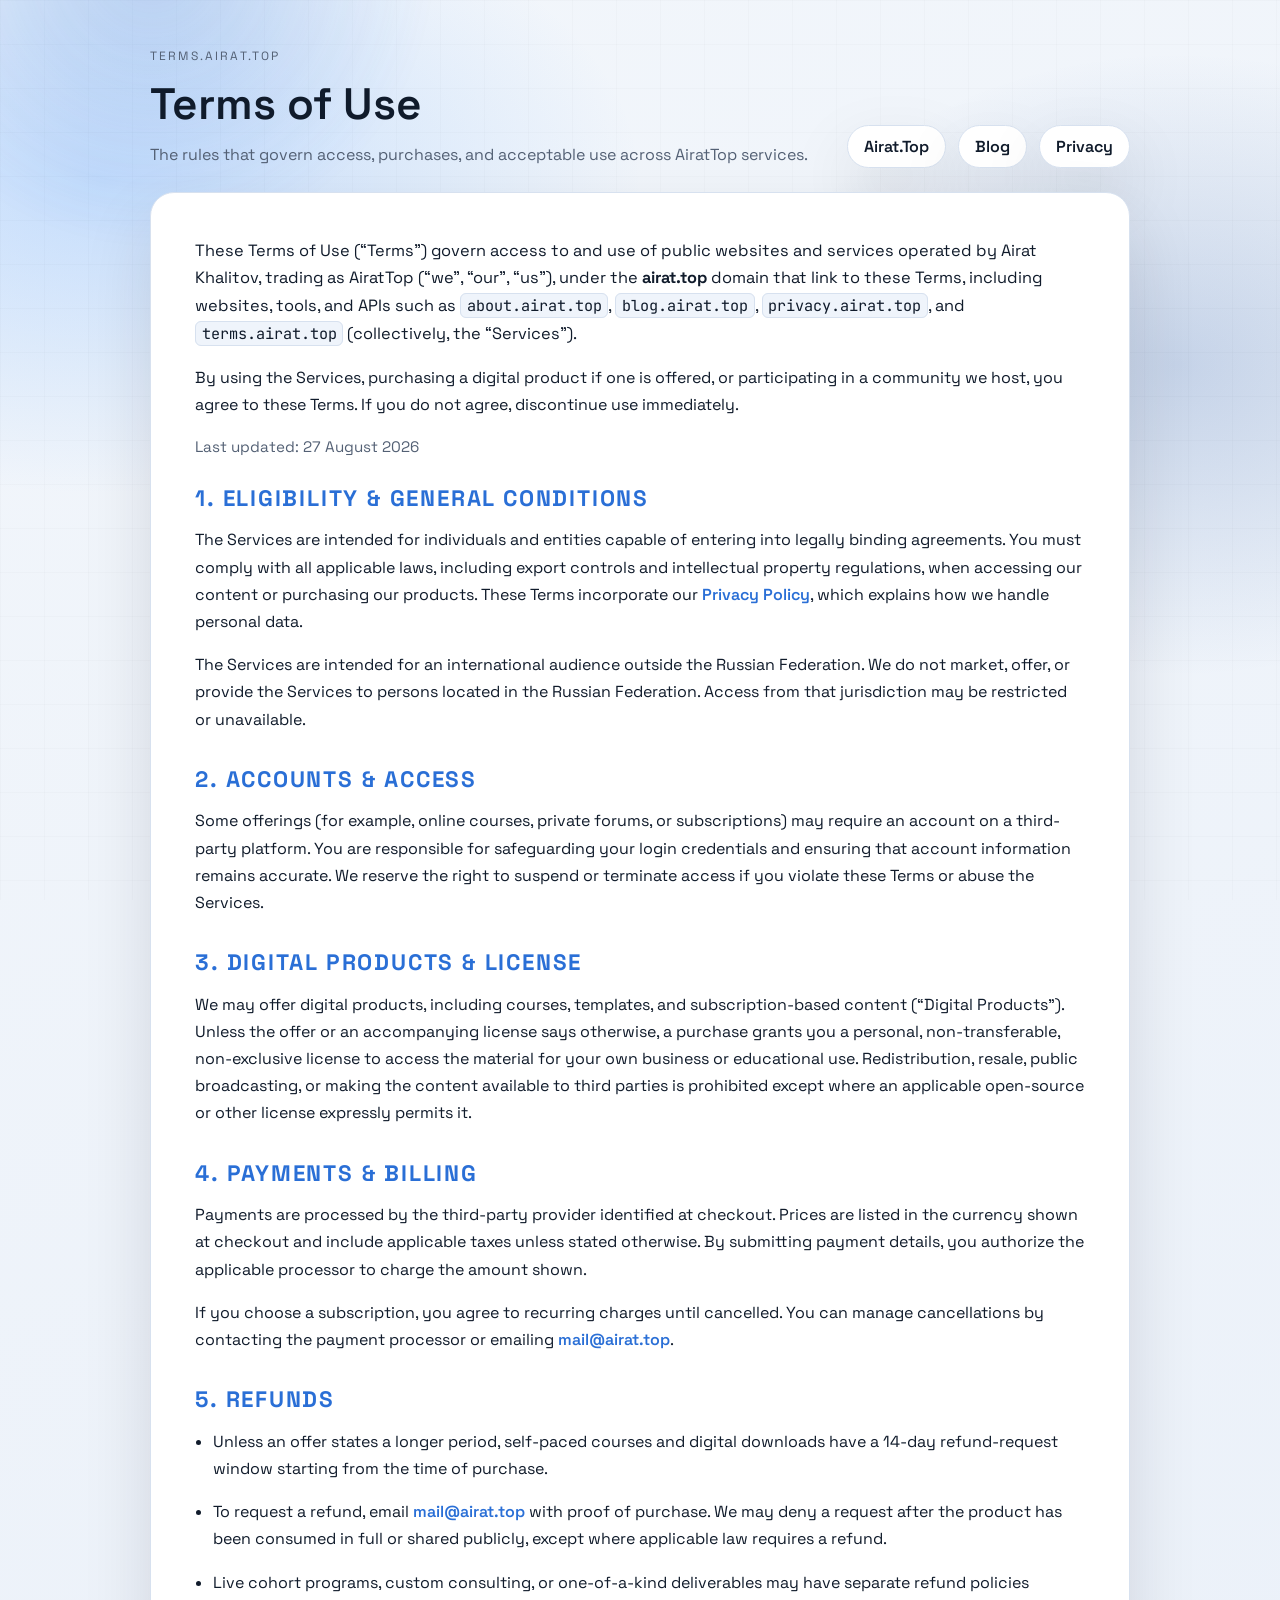
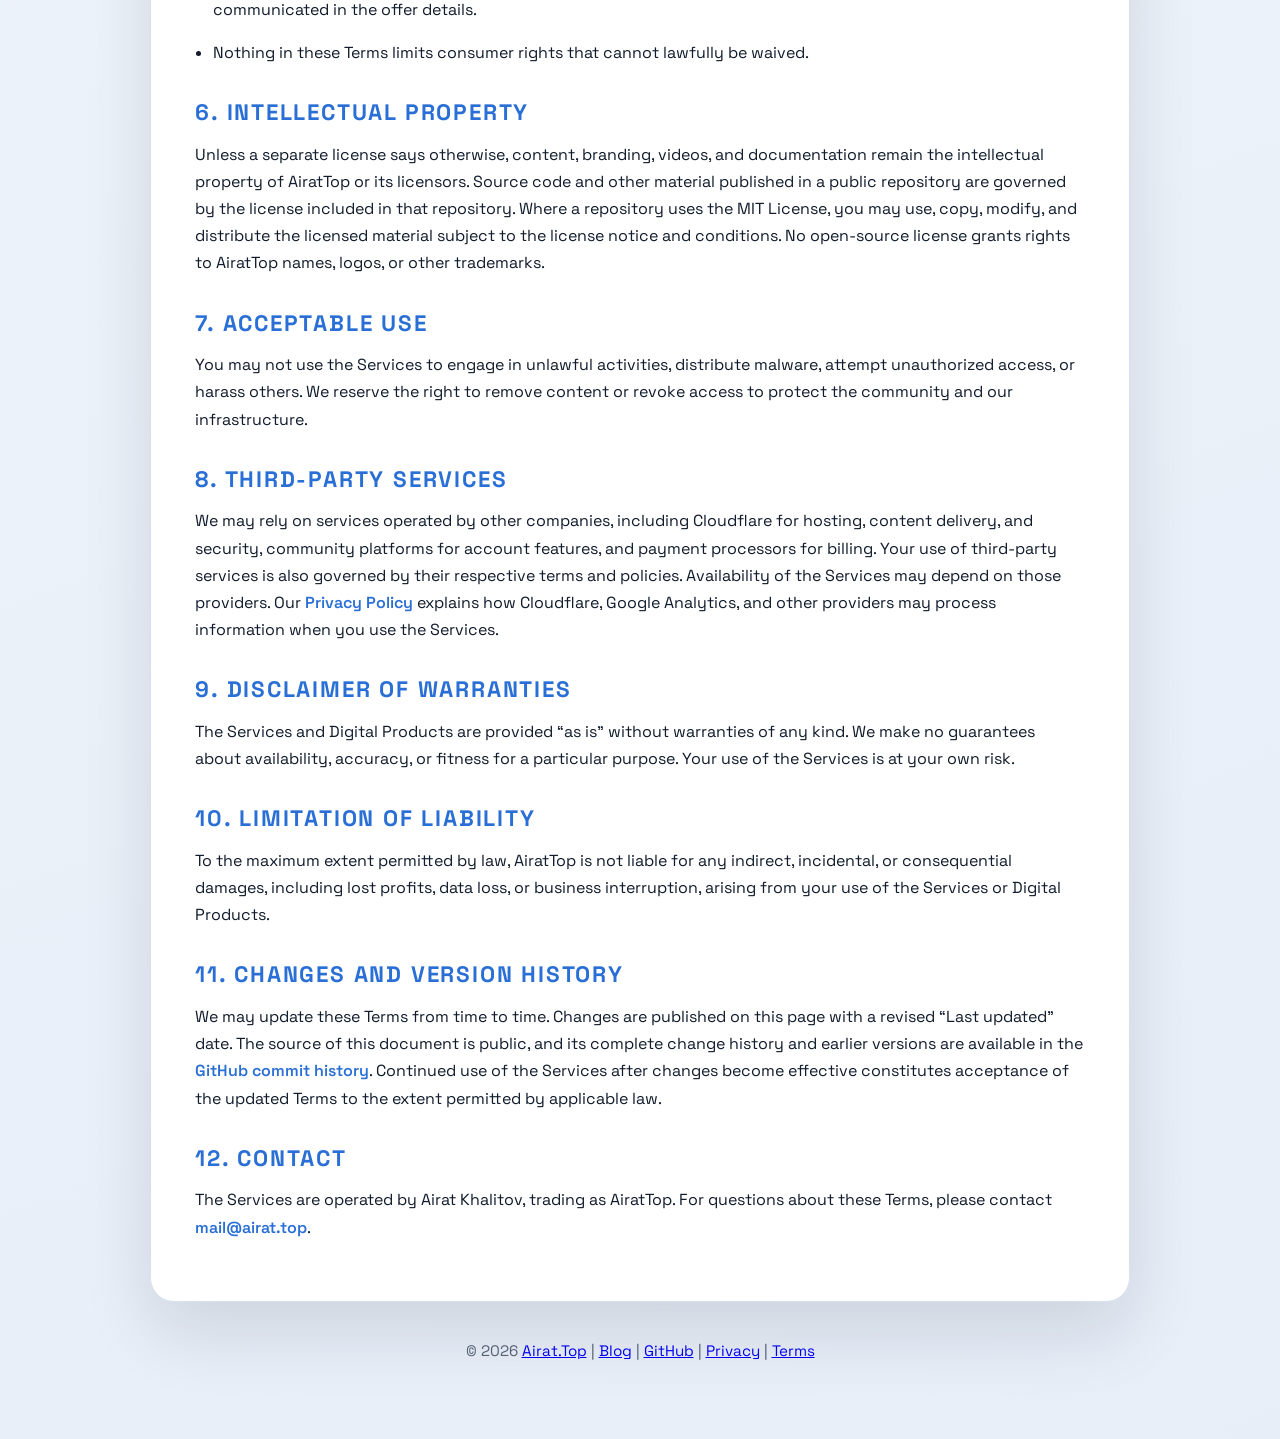
==== commit a4effe69: "Update terms text" ====
--- a/public_html/index.html
+++ b/public_html/index.html
@@ -62,10 +62,10 @@
 
       <article class="content">
         <p class="lead">
-          These Terms of Use (“Terms”) govern access to and use of any website or service operated by AiratTop (“we”, “our”, “us”)
-          through public websites and services under the <strong>airat.top</strong> domain that link to these Terms, including
-          websites, tools, and APIs such as <code>about.airat.top</code>, <code>blog.airat.top</code>,
-          <code>privacy.airat.top</code>, and <code>terms.airat.top</code> (collectively, the “Services”).
+          These Terms of Use (“Terms”) govern access to and use of public websites and services operated by Airat Khalitov, trading
+          as AiratTop (“we”, “our”, “us”), under the <strong>airat.top</strong> domain that link to these Terms, including websites,
+          tools, and APIs such as <code>about.airat.top</code>, <code>blog.airat.top</code>, <code>privacy.airat.top</code>, and
+          <code>terms.airat.top</code> (collectively, the “Services”).
         </p>
         <p>
           By using the Services, purchasing a digital product if one is offered, or participating in a community we host, you
@@ -77,6 +77,11 @@
           <h2>1. Eligibility &amp; General Conditions</h2>
           <p>
             The Services are intended for individuals and entities capable of entering into legally binding agreements. You must comply with all applicable laws, including export controls and intellectual property regulations, when accessing our content or purchasing our products. These Terms incorporate our <a href="https://privacy.airat.top" target="_blank" rel="noreferrer privacy-policy">Privacy Policy</a>, which explains how we handle personal data.
+          </p>
+          <p>
+            The Services are intended for an international audience outside the Russian Federation. We do not market, offer, or
+            provide the Services to persons located in the Russian Federation. Access from that jurisdiction may be restricted or
+            unavailable.
           </p>
         </section>
 
@@ -179,7 +184,8 @@
         <section>
           <h2>12. Contact</h2>
           <p>
-            For questions about these Terms, please contact <a href="mailto:mail@airat.top">mail@airat.top</a>.
+            The Services are operated by Airat Khalitov, trading as AiratTop. For questions about these Terms, please contact
+            <a href="mailto:mail@airat.top">mail@airat.top</a>.
           </p>
         </section>
       </article>
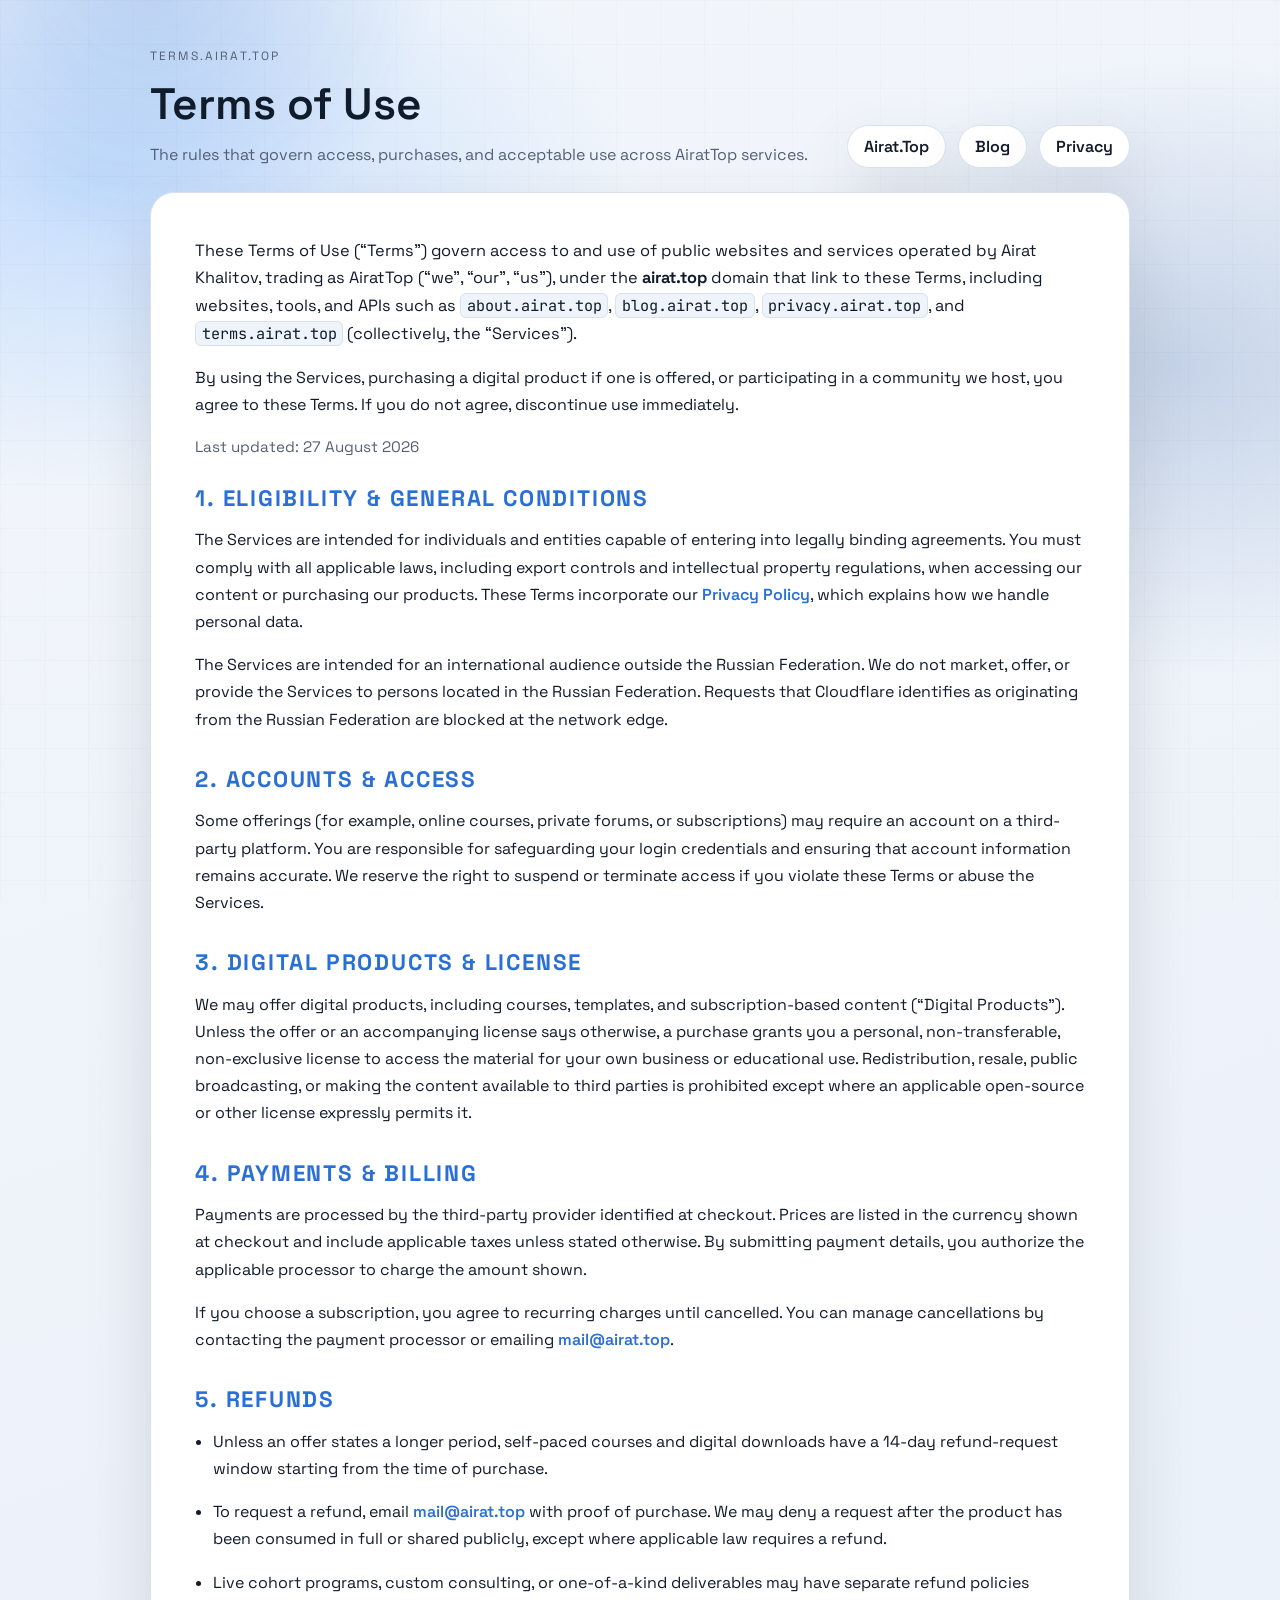
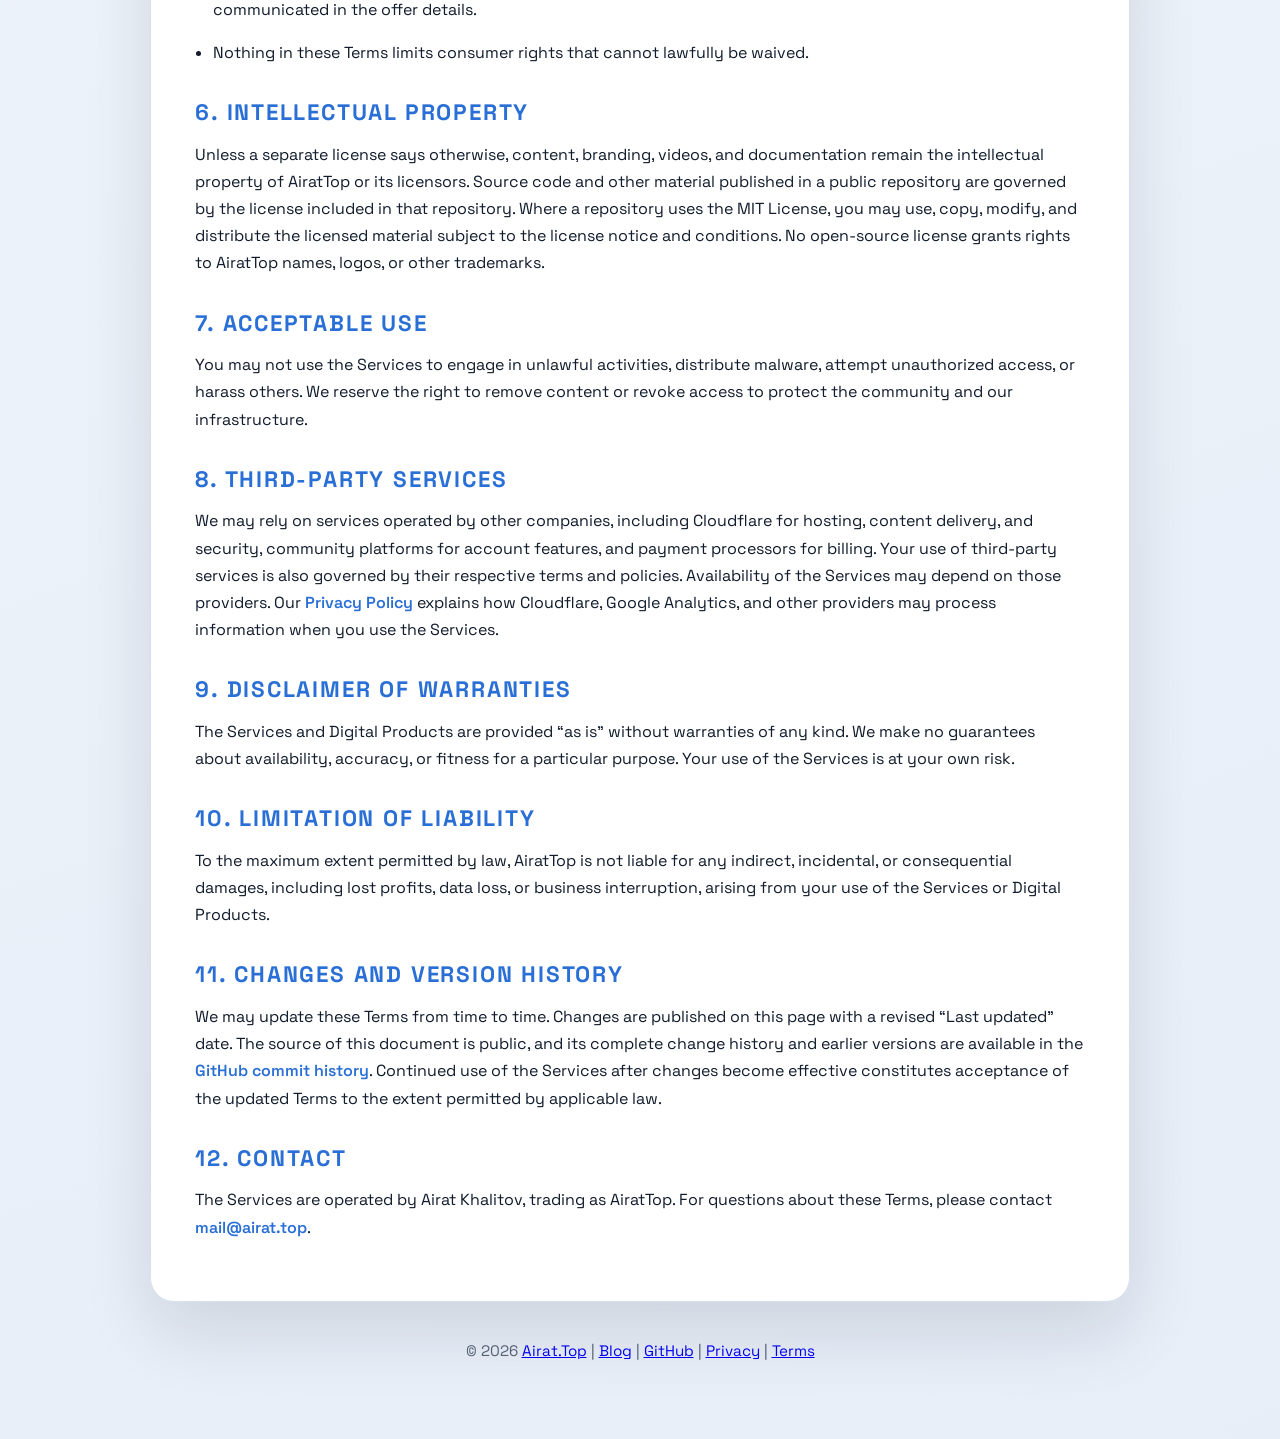
==== commit be970dd6: "Update block rules" ====
--- a/public_html/index.html
+++ b/public_html/index.html
@@ -80,8 +80,8 @@
           </p>
           <p>
             The Services are intended for an international audience outside the Russian Federation. We do not market, offer, or
-            provide the Services to persons located in the Russian Federation. Access from that jurisdiction may be restricted or
-            unavailable.
+            provide the Services to persons located in the Russian Federation. Requests that Cloudflare identifies as originating
+            from the Russian Federation are blocked at the network edge.
           </p>
         </section>
 
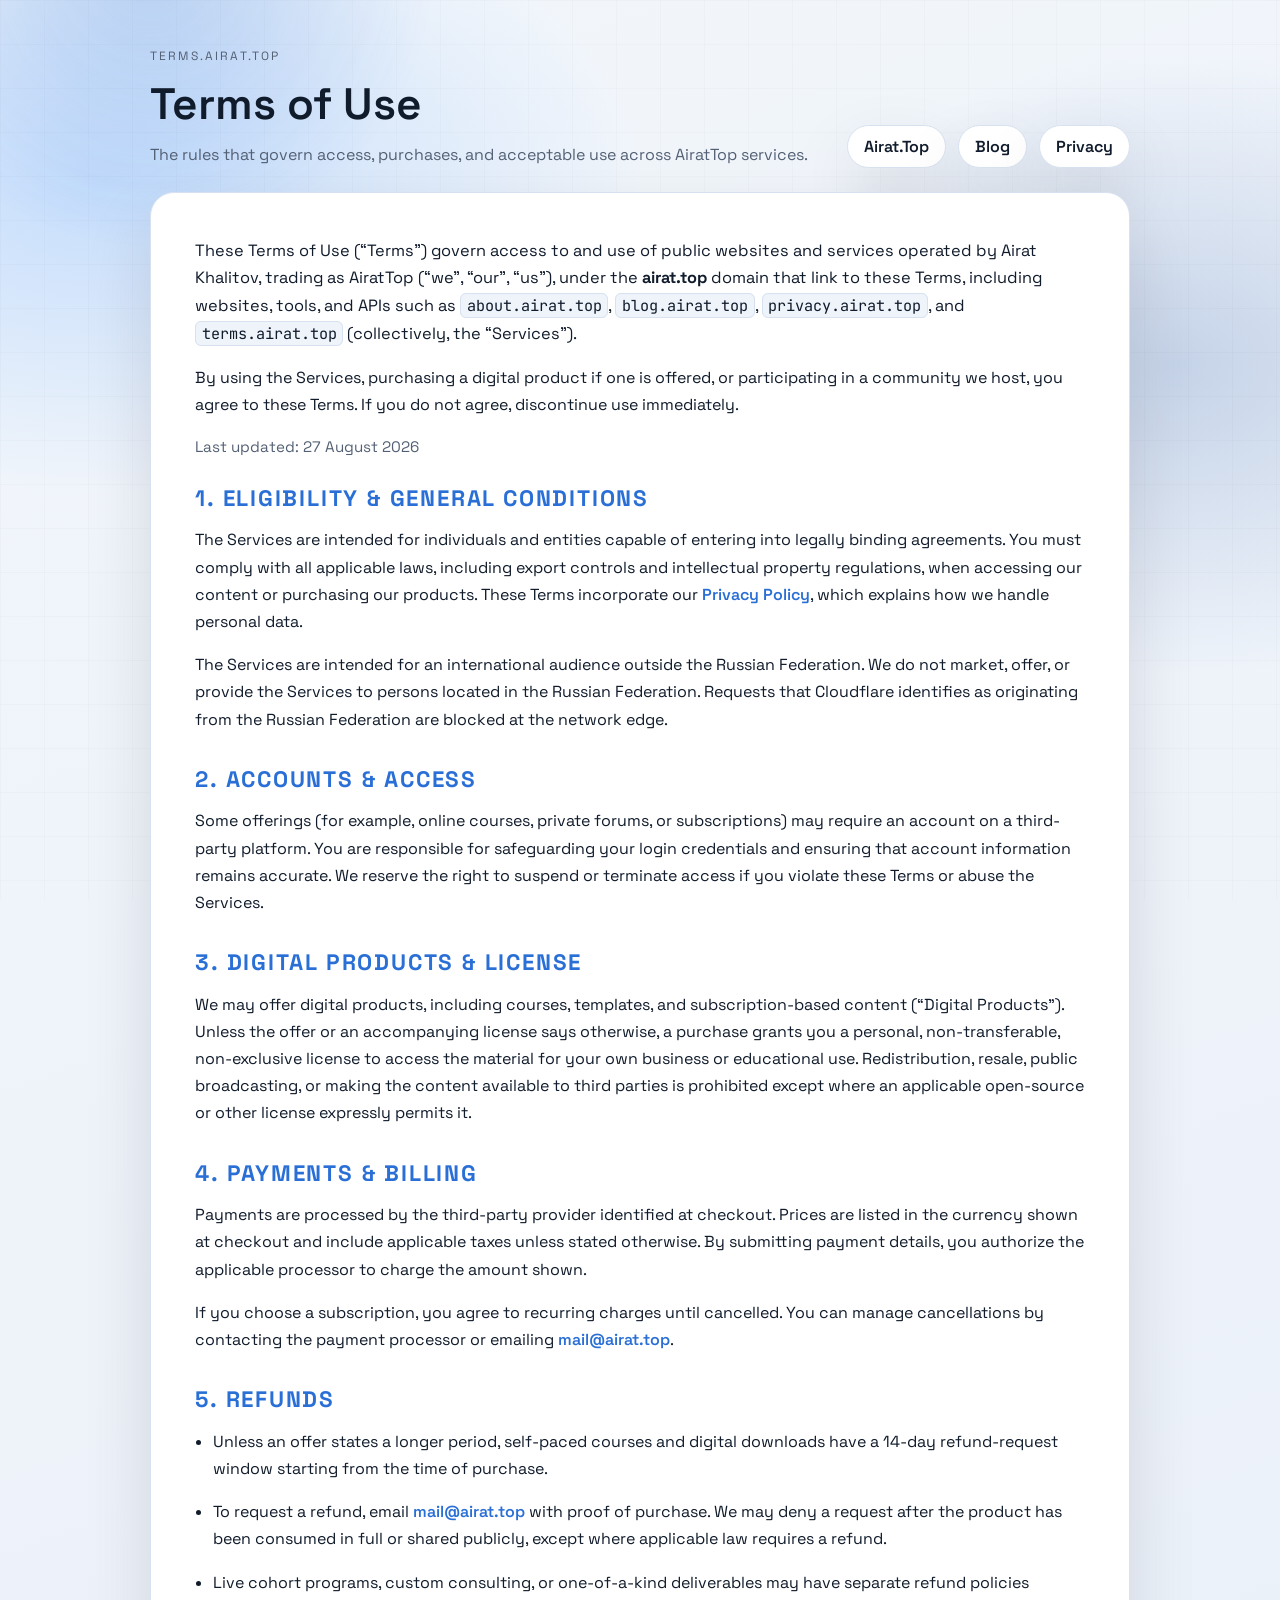
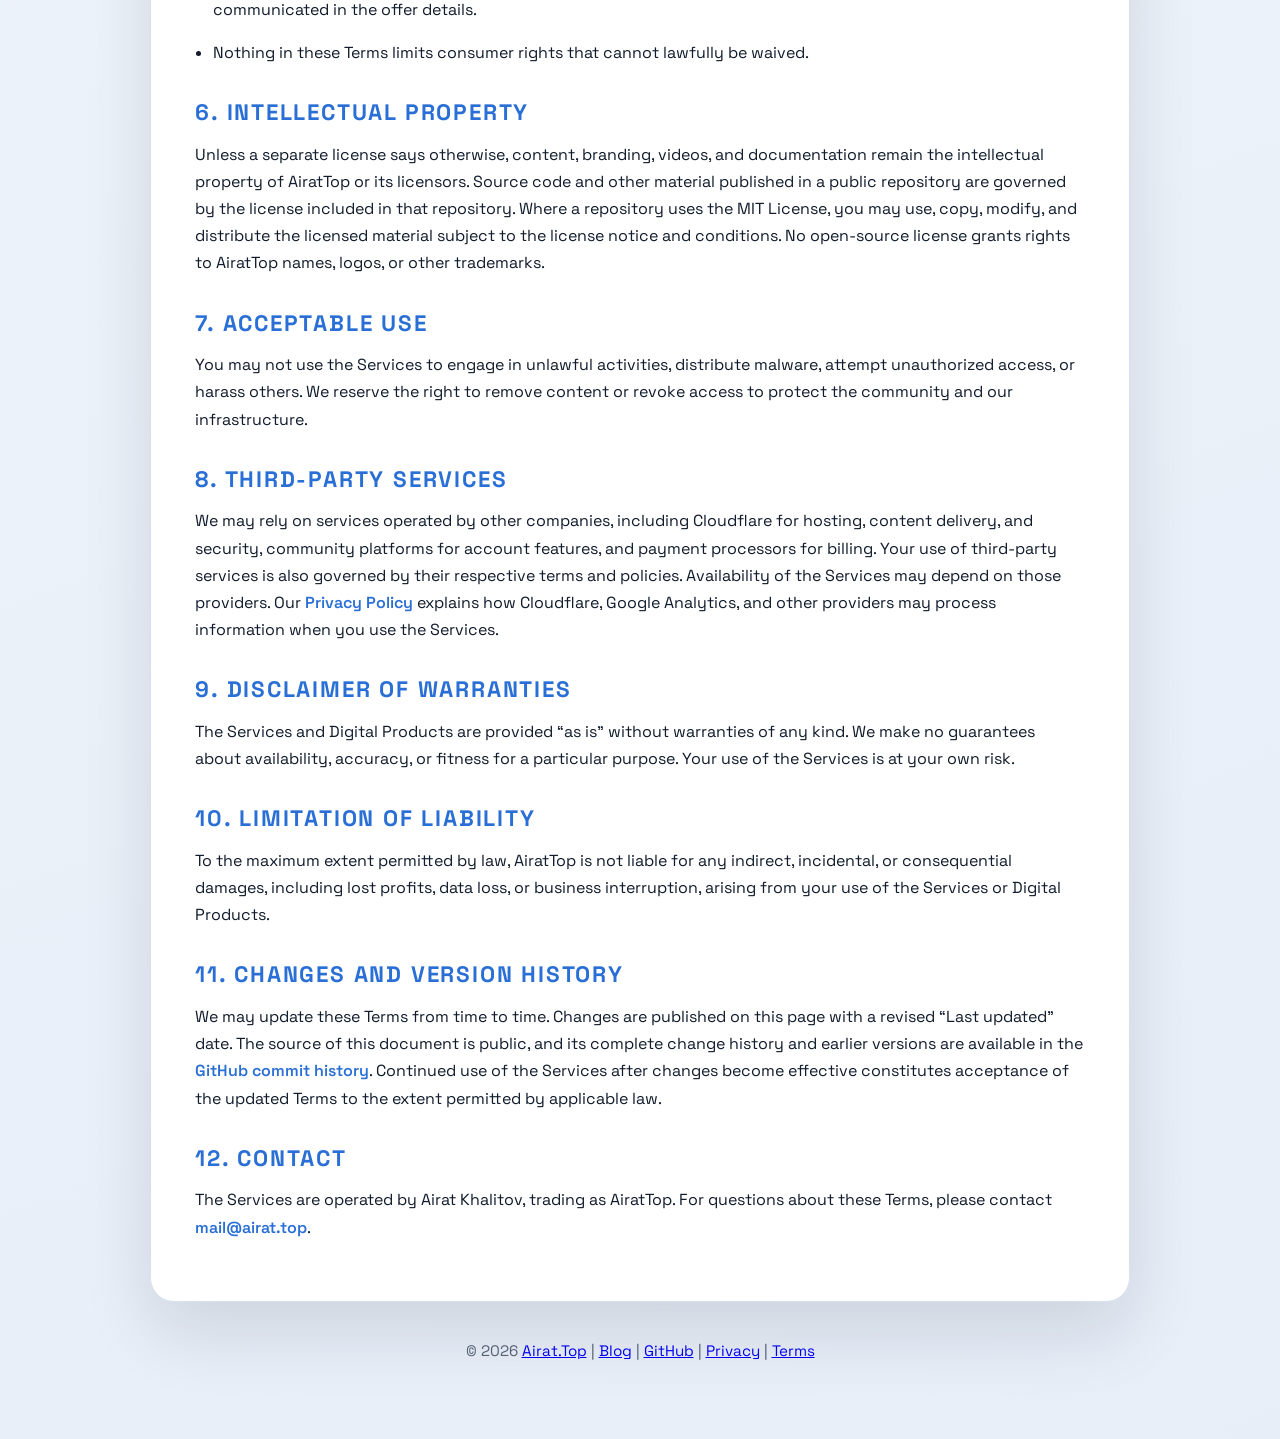
==== commit 551b05a8: "Remove Yandex verification tag" ====
--- a/public_html/index.html
+++ b/public_html/index.html
@@ -14,7 +14,6 @@
     <meta property="twitter:description" content="Terms governing digital products, payments, refunds, and acceptable use across airat.top and AiratTop services." />
     <meta name="msvalidate.01" content="A4ADBC8E0D3C862E117640B06AC788E3" />
     <meta name="google-site-verification" content="zuHpP1sB8u4uv7gVtMj2RNaGCoxq2lGMYENOCMovy1Y" />
-    <meta name="yandex-verification" content="6d08a6d5c02c329e" />
     <meta name="p:domain_verify" content="ebe9e31b6c3867c499c054b525b7a05e"/>
     <meta name="facebook-domain-verification" content="ryfu2mm7crofv3phwp0i41ybidgjit" />
     <link rel="canonical" href="https://terms.airat.top/" />
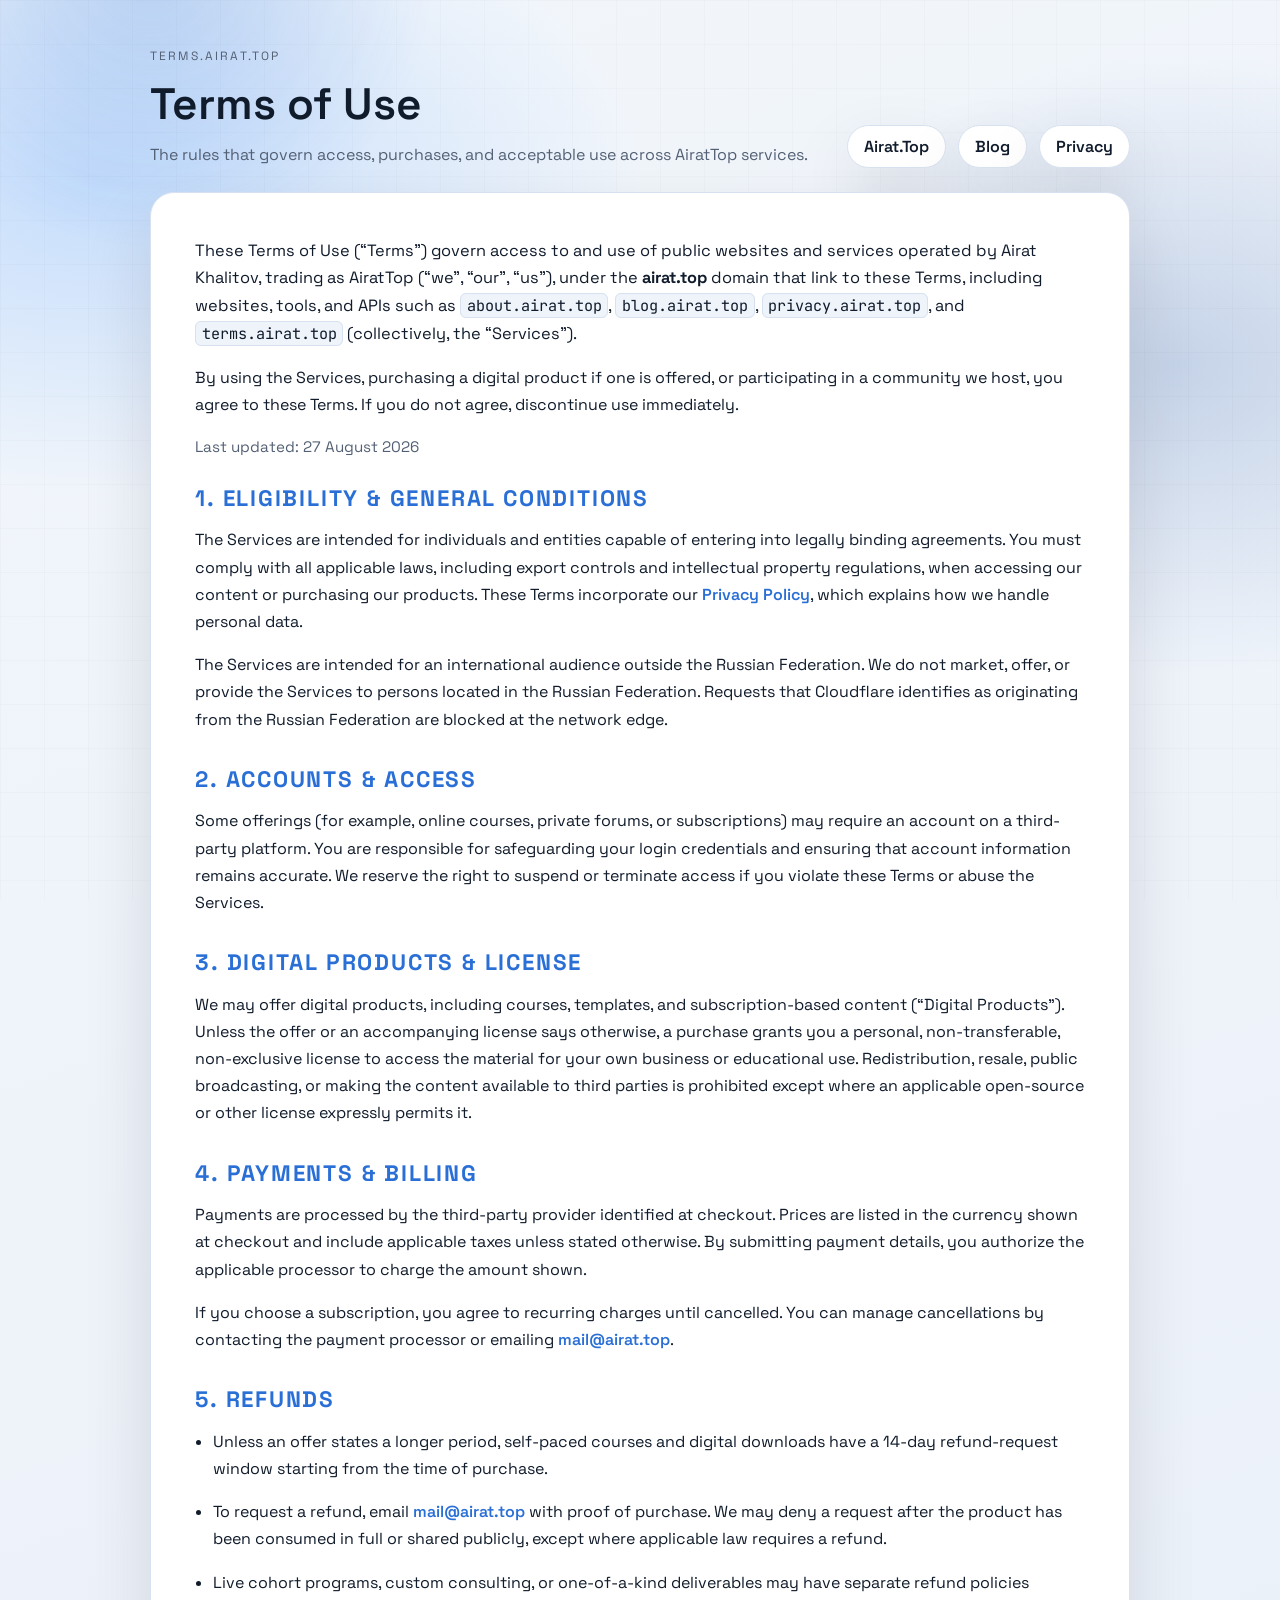
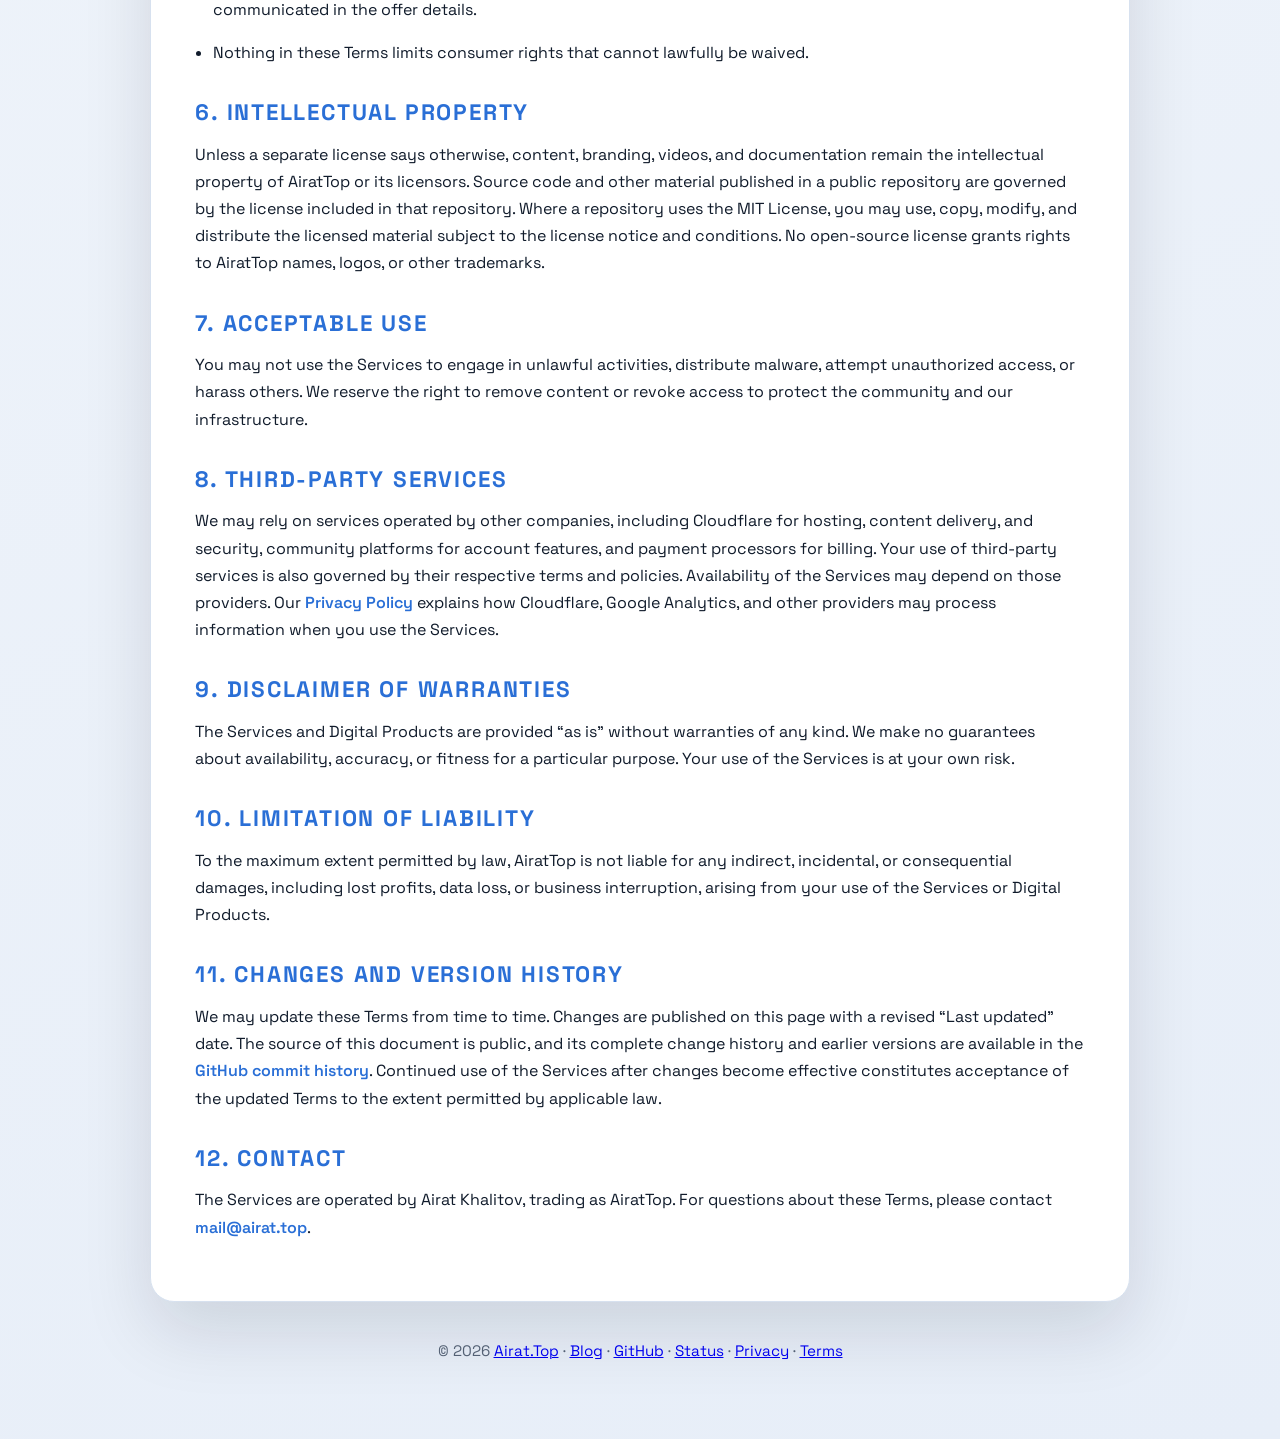
==== commit 9aae71f4: "Add status link" ====
--- a/public_html/index.html
+++ b/public_html/index.html
@@ -193,13 +193,15 @@
         <p>
           © 2026
           <a href="https://airat.top" target="_blank" rel="author">Airat.Top</a>
-          |
+          ·
           <a href="https://blog.airat.top" target="_blank" rel="noreferrer">Blog</a>
-          |
+          ·
           <a href="https://github.com/AiratTop/terms.airat.top" target="_blank" rel="noreferrer">GitHub</a>
-          |
+          ·
+          <a href="https://status.airat.top" target="_blank" rel="noreferrer">Status</a>
+          ·
           <a href="https://privacy.airat.top" target="_blank" rel="noreferrer privacy-policy">Privacy</a>
-          |
+          ·
           <a href="https://terms.airat.top" target="_blank" rel="noreferrer terms-of-service">Terms</a>
         </p>
       </footer>
